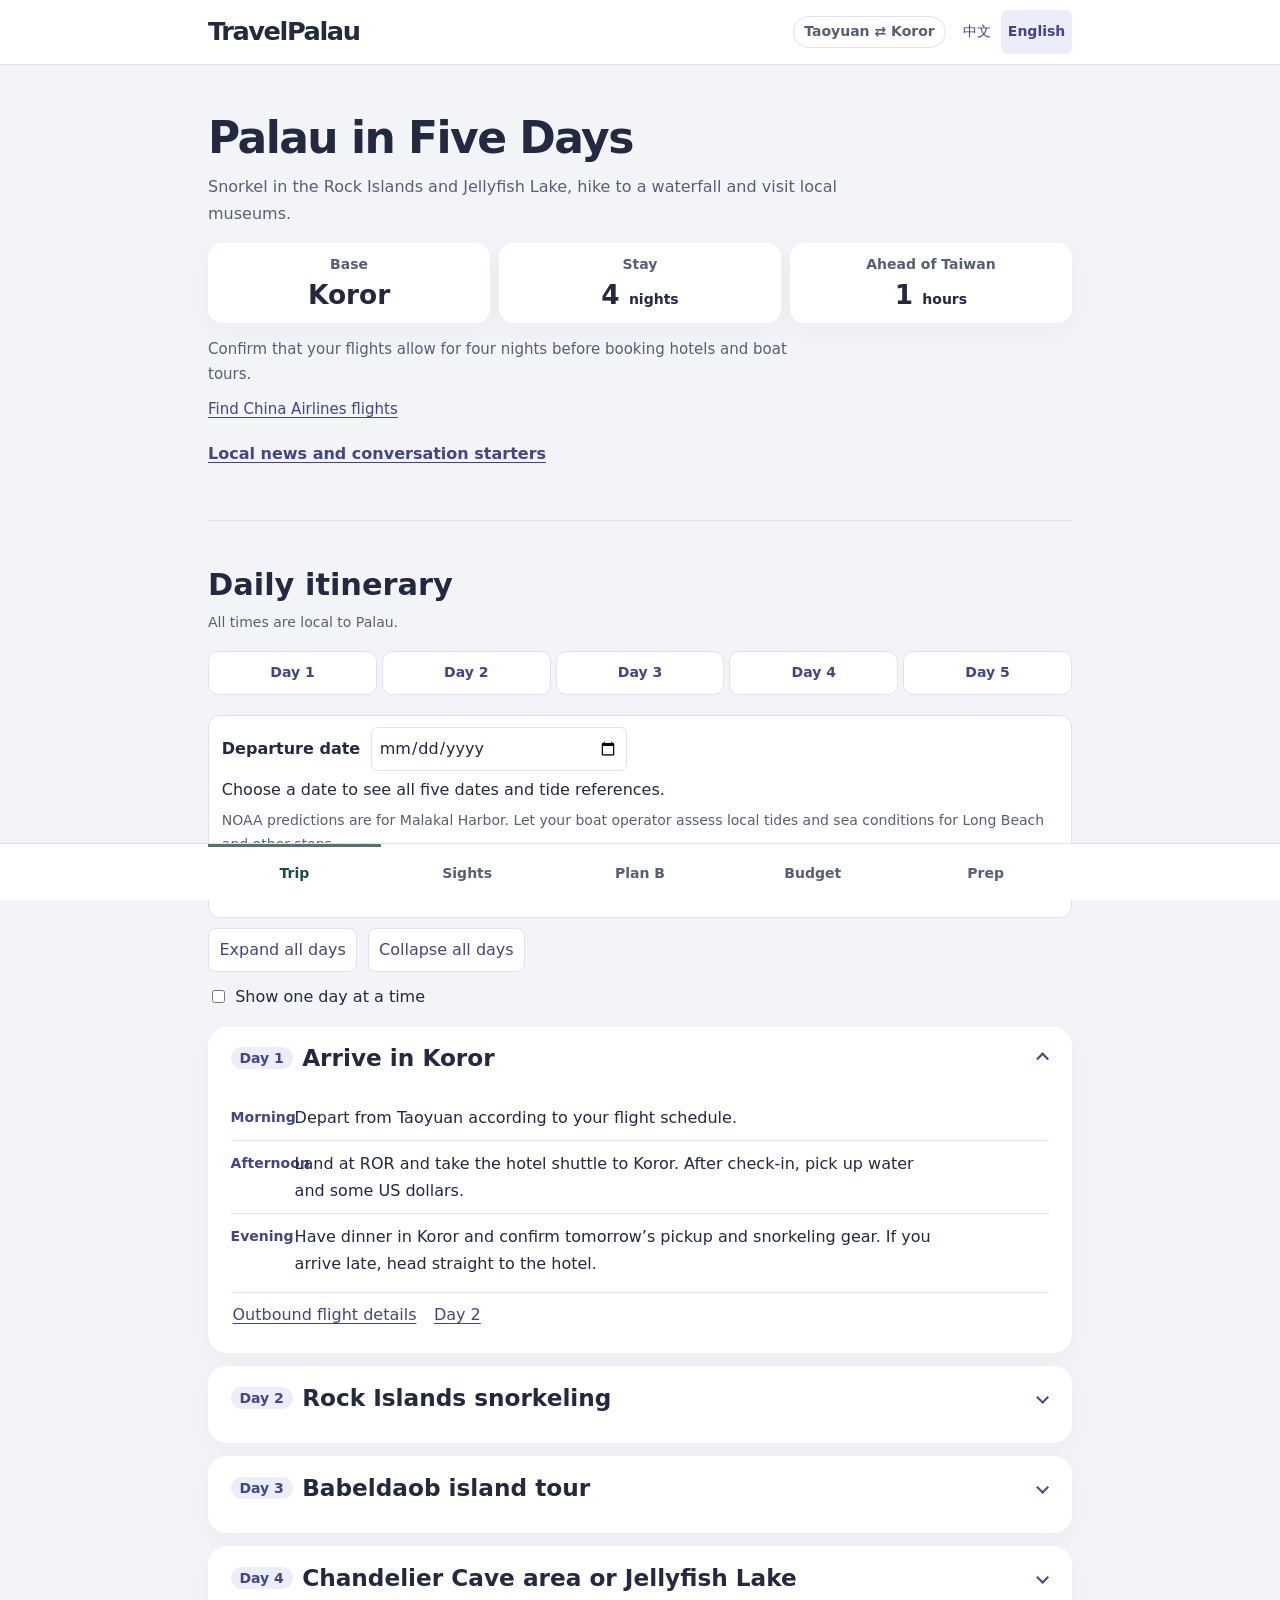
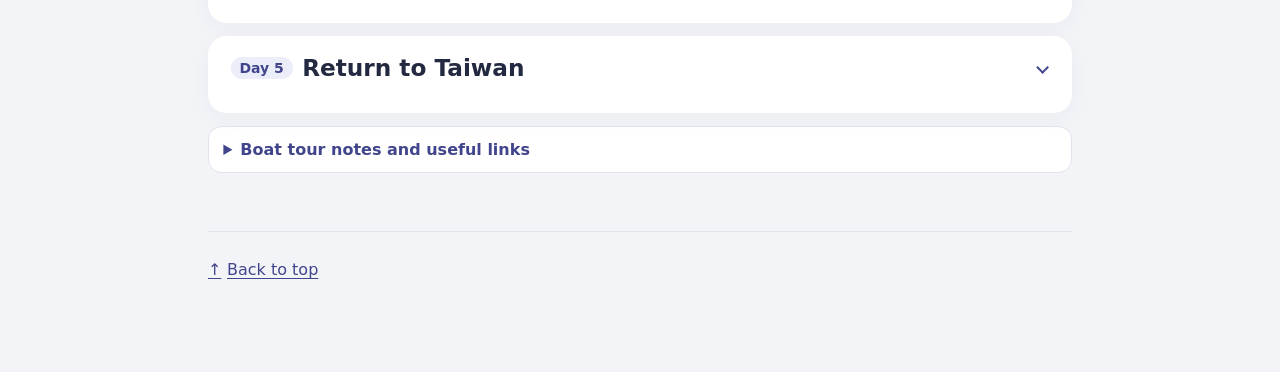
==== en.html @ e4a72ded "Clarify Palau connectivity and cash expectations" ====
<!doctype html>
<html lang="en">
<head>
<meta charset="utf-8">
<meta name="viewport" content="width=device-width, initial-scale=1, viewport-fit=cover">
<meta name="description" content="A five-day Palau itinerary with Rock Islands snorkeling, waterfalls, mangroves, costs and entry preparations.">
<title>Palau in Five Days</title>
<link rel="canonical" href="https://nibbles724bot.github.io/TravelPalau/en.html">
<link rel="alternate" hreflang="zh-Hant" href="https://nibbles724bot.github.io/TravelPalau/index.html">
<link rel="alternate" hreflang="en" href="https://nibbles724bot.github.io/TravelPalau/en.html">
<link rel="alternate" hreflang="x-default" href="https://nibbles724bot.github.io/TravelPalau/">
<meta property="og:title" content="Palau in Five Days">
<meta property="og:description" content="A five-day Palau itinerary with Rock Islands snorkeling, waterfalls, mangroves, costs and entry preparations.">
<meta property="og:locale" content="en_US">
<meta property="og:url" content="https://nibbles724bot.github.io/TravelPalau/en.html">
<meta property="og:type" content="website">
<meta property="og:image" content="https://nibbles724bot.github.io/TravelPalau/assets/palau-preview.jpg">
<meta property="og:image:width" content="1200">
<meta property="og:image:height" content="630">
<meta property="og:image:alt" content="Aerial view of Palau’s Rock Islands">
<meta name="twitter:card" content="summary_large_image">
<meta name="theme-color" content="#f3f4f8">
<script src="language.js?v=travel-access"></script>
<link rel="stylesheet" href="styles.css?v=trip-mobile">
<script src="navigation.js?v=trip-mobile" defer></script>
</head>
<body id="top">
<a class="skip" href="#main-content">Skip to current content</a>
<header class="site-header">
  <div class="wrap">
    <div class="masthead">
      <a class="brand" href="#top">TravelPalau</a>
      <div class="header-tools"><span class="route">Taoyuan ⇄ Koror</span>
        <nav class="language-switch" aria-label="Site language">
          <a href="index.html" lang="zh-Hant" hreflang="zh-Hant">中文</a>
          <a href="en.html" lang="en" hreflang="en" aria-current="page">English</a>
        </nav>
      </div>
    </div>
  </div>
</header>
<main class="wrap" id="main-content" tabindex="-1">
  <section class="overview" aria-labelledby="trip-title">
    <h1 id="trip-title">Palau in Five Days</h1>
    <p class="intro">Snorkel in the Rock Islands and Jellyfish Lake, hike to a waterfall and visit local museums.</p>
    <dl class="trip-facts">
      <div><dt>Base</dt><dd>Koror</dd></div>
      <div><dt>Stay</dt><dd>4 <small>nights</small></dd></div>
      <div><dt>Ahead of Taiwan</dt><dd>1 <small>hours</small></dd></div>
    </dl>
    <p class="flight-note">Confirm that your flights allow for four nights before booking hotels and boat tours. <a href="https://flights.china-airlines.com/en-tw/flights-from-taipei-to-koror-palau">Find China Airlines flights</a></p>
    <a class="community-shortcut" href="#community-news">Local news and conversation starters</a>
  </section>
<section id="itinerary" aria-labelledby="itinerary-title">
<h2 id="itinerary-title">Daily itinerary</h2>
<p class="itinerary-time">All times are local to Palau.</p>
<nav class="jump" aria-label="Jump to a day"><a href="#day-1">Day 1</a><a href="#day-2">Day 2</a><a href="#day-3">Day 3</a><a href="#day-4">Day 4</a><a href="#day-5">Day 5</a></nav>
<div class="departure-plan" hidden>
  <label for="departure-date">Departure date</label>
  <input id="departure-date" type="date" autocomplete="off" min="2000-01-01" max="2099-12-27" aria-describedby="departure-status">
  <p id="departure-status" role="status"></p>
  <button type="button" id="clear-departure" hidden>Clear departure date</button>
  <small class="tide-disclaimer">NOAA predictions are for Malakal Harbor. Let your boat operator assess local tides and sea conditions for Long Beach and other stops.</small>
  <a href="#direct-flights">Compare outbound flights</a>
</div>
<div class="itinerary-controls" hidden>
  <div class="schedule-actions" role="group" aria-label="Daily schedule controls" hidden>
    <button type="button" data-schedule-open="true" aria-controls="day-list">Expand all days</button>
    <button type="button" data-schedule-open="false" aria-controls="day-list">Collapse all days</button>
  </div>
  <label><input type="checkbox" id="single-day" autocomplete="off" aria-controls="day-list" aria-describedby="day-view-status"> Show one day at a time</label>
  <output id="day-view-status" aria-live="polite"></output>
</div>
<div class="days" id="day-list"><article id="day-1" aria-labelledby="day-1-label day-1-title">
<details class="day-schedule" open><summary class="day-heading"><h3><span class="day" id="day-1-label">Day 1</span><span id="day-1-title">Arrive in Koror</span><time class="day-date" data-day-offset="0" hidden></time></h3></summary>
<dl><div><dt>Morning</dt><dd>Depart from Taoyuan according to your flight schedule.</dd></div><div><dt>Afternoon</dt><dd>Land at ROR and take the hotel shuttle to Koror. After check-in, pick up water and some US dollars.</dd></div><div><dt>Evening</dt><dd>Have dinner in Koror and confirm tomorrow’s pickup and snorkeling gear. If you arrive late, head straight to the hotel.</dd></div></dl>
<nav class="day-actions" aria-label="Day 1 links"><a href="#direct-flights">Outbound flight details</a><a href="#day-2">Day 2</a></nav>
</details>
</article>
<article id="day-2" aria-labelledby="day-2-label day-2-title">
<details class="day-schedule"><summary class="day-heading"><h3><span class="day" id="day-2-label">Day 2</span><span id="day-2-title">Rock Islands snorkeling</span><time class="day-date" data-day-offset="1" hidden></time></h3></summary>
<dl><div><dt>Morning</dt><dd>Around <time datetime="08:00">08:00</time>–<time datetime="09:00">09:00</time>, depart Koror by speedboat for the Rock Islands Southern Lagoon. Make Jellyfish Lake (Ongeim’l Tketau) the priority stop. Confirm it is open before departure and obtain the Jellyfish Lake permit. Visit Milky Way and a shallow reef if time and conditions allow.</dd></div><div><dt>Afternoon</dt><dd>After lunch, visit Long Beach or a second snorkeling site, depending on the tide. Return to Koror around <time datetime="16:00">16:00</time>–<time datetime="17:00">17:00</time>.</dd></div><div><dt>Evening</dt><dd>Have dinner in town and rest.</dd></div></dl>
<nav class="day-actions" aria-label="Day 2 links"><a href="#jellyfish-lake">Jellyfish Lake sight</a><a data-tide-day="2" href="https://tidesandcurrents.noaa.gov/noaatidepredictions.html?id=1841367">Tide reference</a><a href="#sights-map">Sightseeing map</a><a href="#day-1">Day 1</a><a href="#alternatives">Boat tour alternatives</a><a href="#day-3">Day 3</a></nav>
</details>
</article>
<article id="day-3" aria-labelledby="day-3-label day-3-title">
<details class="day-schedule"><summary class="day-heading"><h3><span class="day" id="day-3-label">Day 3</span><span id="day-3-title">Babeldaob island tour</span><time class="day-date" data-day-offset="2" hidden></time></h3></summary>
<dl><div><dt>Morning</dt><dd>Around <time datetime="09:00">09:00</time>, leave by private car for Ngardmau Waterfall. Allow 2–3 hours for the round-trip hike and breaks.</dd></div><div><dt>Afternoon</dt><dd>Return to Koror after lunch for free time. If heavy rain closes the waterfall trail, visit a museum in Koror instead.</dd></div><div><dt>Evening</dt><dd>Have dinner in town and check the next day’s sea conditions and tour status.</dd></div></dl>
<nav class="day-actions" aria-label="Day 3 links"><a href="#sights-day-3">Day 3 sights</a><a href="#day-2">Day 2</a><a href="#day-4">Day 4</a></nav>
</details>
</article>
<article id="day-4" aria-labelledby="day-4-label day-4-title">
<details class="day-schedule"><summary class="day-heading"><h3><span class="day" id="day-4-label">Day 4</span><span id="day-4-title">Chandelier Cave area or Jellyfish Lake</span><time class="day-date" data-day-offset="3" hidden></time></h3></summary>
<dl><div><dt>Morning</dt><dd>If Day 2 missed Jellyfish Lake, prioritize it and confirm with the operator that it is open before leaving. Otherwise, ask whether conditions allow guided snorkeling in open water outside Chandelier Cave.</dd></div><div><dt>Afternoon</dt><dd>If time allows, see traditional boats, currency and carvings at Etpison Museum. If the lake trip takes all day, move the museum visit to Day 1 or 5.</dd></div><div><dt>Evening</dt><dd>Pack and confirm your airport transfer for tomorrow.</dd></div></dl>
<nav class="day-actions" aria-label="Day 4 links"><a data-tide-day="4" href="https://tidesandcurrents.noaa.gov/noaatidepredictions.html?id=1841367">Tide reference</a><a href="#sights-day-4">Day 4 sights</a><a href="#day-3">Day 3</a><a href="#packing">Packing checklist</a><a href="#day-5">Day 5</a></nav>
</details>
</article>
<article id="day-5" aria-labelledby="day-5-label day-5-title">
<details class="day-schedule"><summary class="day-heading"><h3><span class="day" id="day-5-label">Day 5</span><span id="day-5-title">Return to Taiwan</span><time class="day-date" data-day-offset="4" hidden></time></h3></summary>
<dl><div><dt>Morning</dt><dd>Check out and store luggage if needed. With a late flight, visit Belau National Museum or have lunch in town.</dd></div><div><dt>Afternoon</dt><dd>Plan to reach the airport about three hours before departure.</dd></div><div><dt>Evening</dt><dd>Arrive in Taoyuan according to your flight schedule.</dd></div></dl>
<nav class="day-actions" aria-label="Day 5 links"><a href="#day-4">Day 4</a></nav>
</details>
</article>
</div><details class="trip-map itinerary-notes"><summary>Boat tour notes and useful links</summary><p>Boat timings are estimates. Landing at Long Beach depends on the tide. Ask your kayak operator about half-day trips, minimum group sizes and life jacket sizes. Check museum days and ticket hours before visiting. <a href="https://pristineparadisepalau.com/knowledge-base/?kbai_article_slug=what-to-know-before-visiting-palaus-rock-islands">Rock Islands visitor guide</a> · <a href="https://www.paddlingpalau.net/day-tours.html">Kayak operator</a> · <a href="https://www.etpisonmuseum.org/">Etpison Museum</a> · <a href="https://palaunationalmuseum.pw/">Belau National Museum</a></p></details></section>
<section id="sights" aria-labelledby="sights-title">
<h2 id="sights-title">Sightseeing guide</h2>
<nav class="booking-links sights-links" aria-label="Sightseeing shortcuts"><a href="#sights-map">Map</a><a href="#community-news">Local news</a><a href="#sights-day-3">Day 3 sights</a><a href="#sights-day-4">Day 4 sights</a><a href="#top-sights">Top ten</a></nav>
<details class="trip-map" id="sights-map">
  <summary>Palau sightseeing map</summary>
  <figure>
    <a href="palau-map.png" target="_blank" rel="noopener" aria-label="Open the full Palau map in a new tab">
      <img src="palau-map.png" loading="lazy" width="696" height="804" alt="Map with Babeldaob to the north, Koror and the airport in the center, the Rock Islands southwest of Koror, and Peleliu and Angaur to the south.">
    </a>
    <figcaption>Open the image in a new tab to zoom in. The original map has Chinese labels.</figcaption>
  </figure>
</details>

<details class="trip-map community-guide" id="community-news">
  <summary>Local life and recent news</summary>
  <p class="community-intro">November 2026 stories and conversation starters for a work trip.</p>
  <div class="community-stories">
    <article>
      <time datetime="2026-11-17">Nov 17</time>
      <h3>Palau and Taiwan partner on traditional wayfinding</h3>
      <p>The Micronesian Voyaging Society, Palau Community College and a Taiwanese ocean education program signed an agreement on traditional navigation education and cultural exchange, effective December 1.</p>
      <div class="conversation"><strong>Conversation starter</strong><p lang="en">Where would you recommend learning about traditional navigation in Koror?</p></div>
      <a href="https://islandtimes.org/a-partnership-rooted-in-shared-ocean-heritage/">Island Times</a>
    </article>
    <article>
      <time datetime="2026-11-16">Nov 16</time>
      <h3>Ngaraard hosts a community cooking class</h3>
      <p>Peace Winds held a cooking class at the Ngaraard State Government Building, with an embassy chef and a friendly cooking competition.</p>
      <div class="conversation"><strong>Conversation starter</strong><p lang="en">What local dish would you recommend to someone visiting Palau for the first time?</p></div>
      <a href="https://pristineparadisepalau.com/events/ngaraard-cooking-class/">Palau Visitors Authority</a>
    </article>
    <article>
      <h3>The flag of Palau: a moon over the sea</h3>
      <p>The pale blue represents the Pacific Ocean and the off-center golden disk represents the full moon. Palau’s government also connects the full moon with traditional fishing, planting and harvesting.</p>
      <div class="conversation"><strong>Conversation starter</strong><p lang="en">What does the moon on Palau’s flag mean to you?</p></div>
      <a href="https://www.palaugov.pw/about-palau/flag/">Palau government flag guide</a>
    </article>
  </div>
</details>
<details class="trip-map day-spot-guide" id="sights-day-3">
  <summary>Day 3 sights</summary>
  <div class="day-spot-list">
    <div><img class="sight-thumb" src="assets/ngardmau-waterfall.webp" width="115" height="87" alt="Water cascading down the rock face at Ngardmau Waterfall"><div class="spot-copy"><h3>Ngardmau Waterfall</h3><p>The forest trail leads to a waterfall on Babeldaob. Allow time for the return hike and check trail access after heavy rain.</p><a href="https://pristineparadisepalau.com/beyond-the-dive/">Palau Visitors Authority</a> · <a href="https://www.google.com/maps/search/?api=1&amp;query=Ngardmau%20Waterfall%20Palau">Google Maps</a></div></div>
  </div>
</details>
<details class="trip-map day-spot-guide" id="sights-day-4">
  <summary>Day 4 sights</summary>
  <div class="day-spot-list">
    <div><figure class="spot-photo"><img src="assets/chandelier-cave.jpg" width="540" height="720" alt="Limestone formations inside Chandelier Cave"><figcaption><a href="https://commons.wikimedia.org/wiki/File:Chandelier_cave_chamber_(4590695436).jpg">Lakshmi Sawitri</a> · <a href="https://creativecommons.org/licenses/by/2.0/">CC BY 2.0</a></figcaption></figure><div class="spot-copy"><h3>Chandelier Cave</h3><p>The cave interior is a scuba site. This itinerary considers guided snorkeling only in suitable open water outside the entrance. The photo shows the interior.</p><a href="https://www.google.com/maps/search/?api=1&amp;query=Chandelier%20Cave%20Koror%20Palau">Google Maps</a> · <a href="https://www.padi.com/dive-site/palau/chandelier-cave/">PADI</a></div></div>
    <div><figure class="spot-photo"><img src="assets/etpison-museum.jpg" width="720" height="480" alt="Exterior of the Etpison Museum in Koror"><figcaption><a href="https://commons.wikimedia.org/wiki/File:Etpison_museum_and_gallery,_Koror,_Palau.jpg">LuxTonnerre</a> · <a href="https://creativecommons.org/licenses/by/2.0/">CC BY 2.0</a></figcaption></figure><div class="spot-copy"><h3>Etpison Museum</h3><p>Look for traditional money, canoes from Palau and Yap, and carved storyboards that tell local stories.</p><a href="https://www.etpisonmuseum.org/about-us/">Museum exhibits</a> · <a href="https://www.google.com/maps/search/?api=1&amp;query=Etpison%20Museum%20Koror%20Palau">Google Maps</a></div></div>
  </div>
</details>
<details class="trip-map travel-reference" id="snorkel-spots">
  <summary>Snorkeling highlights from Shark City to Jellyfish Lake</summary>
  <ul><li><h4>Shark City</h4><p>Look for reef sharks from the surface. Choose an operator that does not feed or bait wildlife and keep your distance. <a href="https://www.google.com/maps/search/?api=1&amp;query=Shark%20City%20snorkeling%20Palau">Google Maps</a></p></li><li><h4>Giant Clam City</h4><p>Look for giant clams and their colorful mantles in shallow water. Keep hands, feet and fins clear. <a href="https://www.google.com/maps/search/?api=1&amp;query=Giant%20Clam%20City%20Palau">Google Maps</a></p></li><li><h4>Big Drop Off</h4><p>The reef drops steeply into deep water. Look for tropical fish and possibly turtles. Let your guide choose a snorkeling area based on currents. <a href="https://www.google.com/maps/search/?api=1&amp;query=Big%20Drop%20Off%20Ngemelis%20Palau">Google Maps</a></p></li><li><h4>Milky Way</h4><p>Fine white sediment gives the lagoon its milky turquoise color. Follow your guide and posted rules. <a href="https://www.google.com/maps/search/?api=1&amp;query=Milky%20Way%20lagoon%20Palau">Google Maps</a></p></li><li><h4>Jellyfish Lake</h4><p>Obtain the Jellyfish Lake permit and confirm the lake is open that day. On sunny days golden jellyfish often move east in the morning and west in the afternoon. Follow the guide to where they are that day. Where fins are allowed, kick slowly, keep a gap and avoid contact. <a href="https://www.google.com/maps/search/?api=1&amp;query=Jellyfish%20Lake%20Ongeiml%20Tketau%20Palau">Google Maps</a></p></li></ul>
  <p><a href="https://coralreefpalau.org/research/marine-lakes/jellyfish-lake/">Golden jellyfish and sunlight</a> · <a href="https://www.kororstategov.com/tourist.html">Koror State visitor information</a></p>
</details>
<details class="trip-map travel-reference" id="dive-sites">
  <summary>Scuba sites and training</summary>
  <ul>
    <li><h4>Blue Corner </h4><p>A renowned outer reef point with strong currents and schooling fish. <a href="https://www.google.com/maps/search/?api=1&amp;query=Blue%20Corner%20dive%20site%20Palau">Google Maps</a></p></li>
    <li><h4>Blue Holes </h4><p>Openings in the reef lead into a cavern known for its light shafts. A qualified scuba guide should assess cavern access. <a href="https://www.google.com/maps/search/?api=1&amp;query=Blue%20Holes%20dive%20site%20Palau">Google Maps</a></p></li>
    <li><h4>Big Drop Off </h4><p>Known for its reef wall. Entry points depend on sea conditions and the activity. <a href="https://www.google.com/maps/search/?api=1&amp;query=Big%20Drop%20Off%20Ngemelis%20Palau">Google Maps</a></p></li>
  </ul>
  <p>Certified scuba trips check your Open Water or equivalent card before departure. If you do not have it, stick with snorkeling or ask separately about instructor-led Discover Scuba Diving. Operators assess access to Blue Corner, Blue Holes and Big Drop Off based on certification, experience and sea conditions.</p><p>Allow roughly 3–4 days for Open Water. USD 550 is a rough planning figure, with some courses costing more. Certification follows successful training and assessment. Ask what the quote includes: permits, tanks, weights, lunch, equipment and Nitrox.</p>
  <p><a href="https://www.splash-palau.com/en/divetour/diving-point/">Local dive site guide</a> · <a href="https://www.samstours.com/padi-courses">Course duration reference</a> · <a href="https://www.splash-palau.com/en/divetour/pricelist.html">Dive price list</a></p>
</details>
<details class="trip-map travel-reference" id="carp-island">
  <summary>Carp Island overnight</summary>
  <p>Carp Island is also called Southern Cross Island. Allow roughly one hour by speedboat from Koror, depending on the boat and conditions. For a stargazing overnight, confirm accommodation, round-trip transfers, dinner and your onward schedule. Cloud cover and the moon affect visibility. Bring insect repellent.</p>
  <p><a href="https://www.google.com/maps/search/?api=1&amp;query=Carp%20Island%20Resort%20Palau">Google Maps</a> · <a href="https://www.pktravel.com.tw/products/group/mold-detail/ROR052609CID">Carp Island tour reference</a></p>
</details>
<details class="trip-map sights-guide" id="top-sights" open>
  <summary>Ten highlights in Palau</summary>
  <div class="sight-tools" hidden>
    <label for="sight-query">Search attractions</label>
    <input type="search" id="sight-query" aria-describedby="sight-count" placeholder="For example, snorkeling or Kayangel" autocomplete="off" enterkeyhint="search" aria-controls="sight-results">
    <label class="sight-filter"><input type="checkbox" id="sights-on-trip" aria-controls="sight-results">Only show itinerary-linked attractions</label>
    <label class="sight-filter"><input type="checkbox" id="sights-saved" aria-controls="sight-results">Saved only</label>
    <p id="sight-count" role="status" aria-atomic="true"></p>
    <button type="button" id="clear-sight-query" aria-controls="sight-results" hidden>Clear search and filters</button>
  </div>
  <ol id="sight-results" aria-label="Attraction results">
    <li value="1" id="rock-islands">
      <img class="sight-thumb" src="assets/rock-islands.webp" width="115" height="87" alt="Green Rock Islands scattered across the sea" decoding="async">
      <div class="sight-copy"><h3>Rock Islands</h3><p>Emerald islands and shifting shades of blue make this mixed natural and cultural World Heritage site one of Palau’s signature landscapes.</p><a href="#day-2">Day 2 itinerary</a><a href="https://www.google.com/maps/search/?api=1&amp;query=Rock%20Islands%20Southern%20Lagoon%20Palau">Google Maps</a></div>
    </li>
    <li value="2" id="scenic-flight">
      <img class="sight-thumb" src="assets/scenic-flight.webp" width="115" height="87" alt="Islands seen through a small plane window" decoding="async">
      <div class="sight-copy"><h3>Scenic flight</h3><p>See the Seventy Islands from a small plane. Ask about 40–60 minute sightseeing flights.</p><a href="https://www.google.com/maps/search/?api=1&amp;query=Palau%20International%20Airport%20scenic%20flights">Google Maps (airport area)</a></div>
    </li>
    <li value="3" id="milky-way">
      <img class="sight-thumb" src="assets/milky-way.webp" width="115" height="87" alt="Pale turquoise waters of Milky Way" decoding="async">
      <div class="sight-copy"><h3>Milky Way</h3><p>A milky turquoise lagoon with natural white limestone mud on its floor.</p><a href="#day-2">Day 2 itinerary</a><a href="https://www.google.com/maps/search/?api=1&amp;query=Milky%20Way%20lagoon%20Palau">Google Maps</a></div>
    </li>
    <li value="4" id="jellyfish-lake">
      <img class="sight-thumb" src="assets/jellyfish-lake.webp" width="115" height="87" alt="Golden jellyfish gathered underwater" decoding="async">
      <div class="sight-copy"><h3>Jellyfish Lake</h3><p>You may be able to snorkel among golden jellyfish. Check whether the lake is open and ask about recent sightings before setting out.</p><a href="#day-2">Day 2 priority stop</a><a href="https://www.google.com/maps/search/?api=1&amp;query=Jellyfish%20Lake%20Ongeiml%20Tketau%20Palau">Google Maps</a></div>
    </li>
    <li value="5" id="long-beach">
      <img class="sight-thumb" src="assets/long-beach.webp" width="115" height="87" alt="White sandbar in turquoise water" decoding="async">
      <div class="sight-copy"><h3>Long Beach</h3><p>A white sandbar emerges at low tide and offers a scenic photo stop. Landing depends on the tide.</p><a href="#day-2">Day 2, tide permitting</a><a href="https://www.google.com/maps/search/?api=1&amp;query=Long%20Beach%20sandbar%20Palau">Google Maps</a></div>
    </li>
    <li value="6" id="big-drop-off">
      <img class="sight-thumb" src="assets/big-drop-off.webp" width="115" height="87" alt="Diver swimming past a coral wall" decoding="async">
      <div class="sight-copy"><h3>Big Drop Off</h3><p>A coral wall drops sharply from shallow reefs into deep blue water. Ask about tours suitable for current sea conditions.</p><a href="https://www.google.com/maps/search/?api=1&amp;query=Big%20Drop%20Off%20Ngemelis%20Palau">Google Maps</a></div>
    </li>
    <li value="7" id="german-channel">
      <img class="sight-thumb" src="assets/german-channel.webp" width="115" height="87" alt="Manta ray swimming above a diver" decoding="async">
      <div class="sight-copy"><h3>German Channel</h3><p>A well-known manta ray site for experienced divers. Sightings vary.</p><a href="https://www.google.com/maps/search/?api=1&amp;query=German%20Channel%20Palau">Google Maps</a></div>
    </li>
    <li value="8" id="kayangel">
      <img class="sight-thumb" src="assets/kayangel.webp" width="115" height="87" alt="Aerial view of Kayangel Atoll" decoding="async">
      <div class="sight-copy"><h3>Kayangel</h3><p>A sparsely populated northern atoll with undeveloped scenery. Boat access depends on sea conditions.</p><a href="https://www.google.com/maps/search/?api=1&amp;query=Kayangel%20Atoll%20Palau">Google Maps</a></div>
    </li>
    <li value="9" id="nikko-bay">
      <img class="sight-thumb" src="assets/nikko-bay.webp" width="115" height="87" alt="Yellow kayak heading towards limestone islets" decoding="async">
      <div class="sight-copy"><h3>Kayaking in Nikko Bay</h3><p>Paddle past limestone islands, mangroves and quiet lagoons. Ask your operator for the Nikko Bay route.</p><a href="https://www.google.com/maps/search/?api=1&amp;query=Nikko%20Bay%20Koror%20Palau">Google Maps</a></div>
    </li>
    <li value="10" id="ngardmau-waterfall">
      <img class="sight-thumb" src="assets/ngardmau-waterfall.webp" width="115" height="87" alt="Water flowing over the rock face at Ngardmau Falls" decoding="async">
      <div class="sight-copy"><h3>Ngardmau Waterfall</h3><p>Follow a tropical forest trail to the waterfall for a look at Palau’s inland scenery.</p><a href="#day-3">Day 3 itinerary</a><a href="https://www.google.com/maps/search/?api=1&amp;query=Ngardmau%20Waterfall%20Palau">Google Maps</a></div>
    </li>
  </ol>
</details>
</section>
<section id="alternatives" aria-labelledby="alternatives-title">
  <h2 id="alternatives-title">Weather alternatives and permits</h2>
  <div class="backup-grid">
    <article class="backup-plan">
      <h3>What if the Day 2 boat tour is canceled?</h3>
      <p>Ask your boat operator whether you can move the trip to Day 3 or Day 4.</p>
      <dl class="backup-options">
        <div><dt>Move to Day 3</dt><dd>Swap the <a href="#day-3">island tour</a> with the Rock Islands trip.</dd></div>
        <div><dt>Move to Day 4</dt><dd>Prioritize Jellyfish Lake on <a href="#day-4">Day 4</a> and confirm access with your operator.</dd></div>
        <div><dt>If boats are still canceled</dt><dd>Visit Koror’s two museums, have lunch in town and rest at your accommodation.</dd></div>
      </dl>
    </article>
    <article>
      <h3>Rock Islands permits</h3>
      <dl class="permit-prices">
        <div><dt>Standard permit</dt><dd>USD 50</dd></div>
        <div><dt>With Jellyfish Lake</dt><dd>USD 100</dd></div>
      </dl>
      <p>Prices are estimated per adult. Budget for the USD 100 permit that includes Jellyfish Lake for this itinerary. The Jellyfish Lake permit also covers other designated visitor areas. Check the current fee, validity, whether it covers Day 4, and whether your tour includes it.</p>
      <a href="https://kororstategov.com/pdf/Fact%20Sheet_2.15.13.pdf">Koror State permit guide</a>
    </article>
    <article>
      <h3>Jellyfish Lake is the priority stop</h3>
      <p>Book a Day 2 tour that explicitly includes Jellyfish Lake and arrange the permit that covers it. Ask the operator before paying and again before departure whether the lake is closed. Monitoring describes the jellyfish population; visitor access follows Koror State and the operator’s on-site advice. If access is suspended, ask the operator to move this stop to Day 3 or 4. <a href="https://coralreefpalau.org/research/marine-lakes/jellyfish-lake-conditions-and-forecast/">Lake conditions and monitoring</a></p>
    </article>
    <article>
      <h3>Snorkeling and trail safety</h3>
      <p>Wear a life jacket, follow your guide and stay in water suited to your ability. Wear a rash guard for sun coverage and avoid stepping on coral.</p>
      <p>Wear shoes with good grip on the waterfall trail. Turn back if water levels rise or the trail closes.</p>
      <a href="https://pristineparadisepalau.com/knowledge-base/?kbai_article_slug=palau-conservation-laws-visitors-should-know-2">Palau Visitors Authority conservation guidance</a>
    </article>
  </div>
</section>
<section id="budget" aria-labelledby="budget-title">
  <h2 id="budget-title">Budget per person</h2>
  <div class="budget-total">
    <strong>NT$36,000–57,000</strong>
    <span>Five days and four nights, including round-trip flights</span>
    <span class="fee-qualifier"><strong>Environmental fee</strong> Add USD 100 (about NT$3,200) if your airfare does not include it.</span>
  </div>
  <div class="budget-heading">
    <h3>Cost breakdown</h3>
    <p>Estimated rate US$1 ≈ NT$32</p>
  </div>
  <div class="budget-ledger">
  <dl class="budget-grid">
    <div><dt>Round-trip flights <small>Taoyuan–Koror economy</small></dt><dd><strong>NT$16,000–24,000</strong></dd></div>
    <div><dt>Accommodation in Koror <small>Four nights, per person sharing a twin or double room</small></dt><dd><strong>Approx. NT$5,760–9,600</strong><small>USD 180–300</small></dd></div>
    <div><dt>Water activities <small>Speedboat and guided snorkeling</small></dt><dd><strong>Approx. NT$5,760–9,600</strong><small>USD 180–300</small></dd></div>
    <div><dt>Local transport <small>Airport transfers and private island tour</small></dt><dd><strong>Approx. NT$2,240–4,160</strong><small>USD 70–130</small></dd></div>
    <div><dt>Food and drinks</dt><dd><strong>Approx. NT$2,880–4,800</strong><small>USD 90–150</small></dd></div>
    <div><dt>Permits and admission <small>Rock Islands, trails and museums</small></dt><dd><strong>Approx. NT$3,200–4,480</strong><small>USD 100–140</small></dd></div>
  </dl>
  <dl class="budget-subtotal"><div><dt>Local costs subtotal</dt><dd><strong>Approx. NT$19,840–32,640</strong><small>USD 620–1,020</small></dd></div></dl>
  </div>
  <div class="budget-footnote">
    <h3>Environmental fee</h3>
    <p>USD 100 (about NT$3,200). Check whether it is included when buying your flight. <a href="https://bcbp.pw/?page_id=165">Palau Immigration</a></p>
  </div>
</section>
<section id="booking" aria-labelledby="booking-title"><h2 id="booking-title">Before you go</h2>
<nav class="booking-links" aria-label="Pre-trip shortcuts">
  <a href="#direct-flights">Direct flights</a>
  <a href="#december-travel">December overview</a>
  <a href="#reservations">Bookings and entry</a>
  <a href="#packing">Packing checklist</a>
  <a href="#travel-essentials">Travel essentials</a>
  <a href="#tour-contacts">Contacts</a>
  <a href="#emergency">Emergency</a>
</nav>
<div class="offline-tools" role="group" aria-label="Offline guide" hidden>
  <button type="button" id="prepare-offline" aria-describedby="offline-state">Save guide offline</button>
  <p id="offline-state" role="status"></p>
</div>
<details class="trip-map travel-reference" id="travel-essentials"><summary>Practical travel information</summary>
<p>Internet in Palau is generally modest and can be unreliable. Credit cards are widely accepted in tourist areas, but carry some US dollars in small bills.</p>
<ul><li><h4 id="sunscreen-rules">Sunscreen rules</h4><p>Palau bans reef-toxic sunscreen. Check the official ingredient list and choose a compliant zinc oxide or titanium dioxide product. Pack a spare bottle. <a href="https://www.palaugov.pw/wp-content/uploads/2020/03/Sunscreen-Regulations-2020.pdf">Palau sunscreen regulations</a></p></li>
<li><h4 id="entry-pledge">Palau Pledge</h4><p>On entry, sign the passport pledge to respect Palau’s environment, culture and communities. <a href="https://palaupledge.com/">Read the pledge</a></p></li>
<li id="emergency"><h4>Emergency and medical help</h4><p>Call <a href="tel:911">911</a> for emergencies. Belau National Hospital is in Meyuns, Koror. Its emergency department is at <a href="tel:+6804882558">+680 488 2558</a>. Serious cases may require evacuation. <a href="https://www.palaugov.pw/phone-numbers/">Government directory</a> · <a href="https://www.google.com/maps/search/?api=1&amp;query=Belau%20National%20Hospital%20Meyuns%20Palau">Hospital map</a></p></li>
<li><h4 id="mobile-data">Internet, eSIM and SIM</h4><p>PNCC is a major telecom provider in Palau. Mobile coverage tends to be better in Koror and Airai, with weaker or no service offshore. Ask your hotel about Wi‑Fi for work. PNCC offers prepaid eSIM in Koror and physical SIMs in Koror and Airai. Download maps, your entry QR code and bookings before heading out. <a href="https://www.pnccpalau.com/visitors">PNCC visitor plans and shops</a></p></li>
<li><h4>Plugs and voltage</h4><p>Palau uses Type A/B outlets at 120 V, 60 Hz. Taiwan phone and laptop chargers with the same plug and a 100–240 V rating usually fit directly. Check appliances rated only for 110 V. <a href="https://www.palauconsulate.be/index.php/en/about-palau">Palau consulate information</a></p></li>
<li><h4>Credit cards and US dollars</h4><p>Major credit cards are widely accepted at hotels and tourist businesses. Some small shops are cash-only. Carry small US dollar bills and ask operators about card acceptance or fees. <a href="https://travel.gc.ca/destinations/palau">Canada travel advice</a></p></li>
<li><h4>Underwater camera rental</h4><p>Ask Splash about underwater camera rental, availability, housing, memory cards, deposit and how images are transferred. <a href="https://www.splash-palau.com/en/about/splash.html">Splash equipment rentals</a></p></li></ul></details>
<details class="trip-map travel-reference" id="tour-contacts"><summary>Operators and attraction contacts</summary><ul><li><h4>Paddling Palau</h4><p>Rock Islands, Nikko Bay and Jellyfish Lake tour inquiries <a href="mailto:info@paddlingpalau.net">info@paddlingpalau.net</a> · <a href="https://www.paddlingpalau.net/contact-us.html">Official contact</a></p></li><li><h4>Pacific Mission Aviation</h4><p>Scenic flights; confirm your meeting point <a href="https://wa.me/6807752747">WhatsApp +680 775 2747</a> · <a href="https://pmapacific.org/fly/palau-scenic-flights/">Official contact</a></p></li><li><h4>Splash Dive Center</h4><p>Scuba, introductory dives, snorkeling and camera rental inquiries <a href="tel:+6804882600">+680 488 2600 ext. 485</a> · <a href="https://www.splash-palau.com/en/contact/">Official contact</a></p></li><li><h4>Etpison Museum</h4><p>Exhibits, opening hours and group visits <a href="tel:+6804886730">+680 488 6730</a> · <a href="https://www.etpisonmuseum.org/">Official contact</a></p></li></ul></details>
<div class="season-guide flight-guide">
  <h3 id="direct-flights">Direct flights from Taoyuan to Palau</h3>
  <p>China Airlines was the only carrier on this nonstop route in November 2026, with about four flights a week. Flying time is about 3 hours 45–55 minutes.</p>
  <p id="flight-date-match" role="status" hidden></p>
  <table aria-labelledby="direct-flights" aria-describedby="flight-time-note">
    <caption class="sr-only">November 2026 outbound flight reference</caption>
    <thead><tr><th scope="col">Flight / days</th><th scope="col">Departs TPE</th><th scope="col">Arrives ROR</th></tr></thead>
    <tbody>
      <tr data-flight-days="1,4"><th scope="row">CI030 <small>Mon, Thu</small></th><td><time datetime="09:40">09:40</time></td><td><time datetime="14:35">14:35</time></td></tr>
      <tr data-flight-days="3,6"><th scope="row">CI028 <small>Wed, Sat</small></th><td><time datetime="12:25">12:25</time></td><td><time datetime="17:10">17:10</time></td></tr>
    </tbody>
  </table>
  <p class="flight-guide-note" id="flight-time-note">Departure and arrival are shown in local time. Palau is one hour ahead of Taiwan. Check your exact dates with the airline before booking.</p>
  <a href="https://flights.china-airlines.com/en-tw/flights-from-taipei-to-koror-palau">Check dates with China Airlines</a>
</div>
<div class="season-guide">
  <h3 id="december-travel">Palau in December</h3>
  <p class="season-period">Early dry season · peak travel season</p><p class="season-caution">Showers are still possible early in the dry season, and sea conditions can change.</p>
  <dl class="season-facts">
    <div><dt>Daytime temperature</dt><dd>About 28–31°C</dd></div>
    <div><dt>Sea temperature</dt><dd>About 28–29°C</dd></div>
    <div><dt>Direct flight from Taiwan</dt><dd>About 4 hours</dd></div>
    <div><dt>Local time difference</dt><dd>1 hour ahead of Taiwan</dd></div>
    <div><dt>Currency</dt><dd>US dollar (USD)</dd></div>
    <div><dt>Official languages</dt><dd>Palauan and English</dd></div>
  </dl>
  <dl class="season-ratings">
    <div><dt>Snorkeling</dt><dd><span aria-hidden="true">★★★★★</span><span class="sr-only">5 stars</span></dd></div>
    <div><dt>Scuba diving</dt><dd><span aria-hidden="true">★★★★★</span><span class="sr-only">5 stars</span></dd></div>
    <div><dt>Landscape photography</dt><dd><span aria-hidden="true">★★★★★</span><span class="sr-only">5 stars</span></dd></div>
  </dl>
</div>
<h3 class="booking-heading" id="reservations">Booking and entry checklist</h3>
<ol class="reservation-steps"><li><strong>Book flights and four nights of accommodation.</strong>Confirm arrival on Day 1 and departure on Day 5. Give the hotel your flight number and arrival time to arrange both transfers.</li>
<li><strong>Book water activities and the island tour.</strong>Book the Day 2 boat first, then book the Day 3 car and confirm the Day 4 lake backup or guided snorkeling outside the cave. Before paying, check weather cancellation and rescheduling terms, transfers, meals, equipment and admission. Request a Mandarin-speaking guide if needed.</li>
<li><strong>Prepare your entry documents.</strong>Taiwanese passport holders should check that their passport has at least six months of validity and carry a return ticket. Submit the Palau Entry Form within 72 hours before departure and save the QR code. Check the rules for other passports. <a href="https://bcbp.pw/?page_id=165">Palau entry requirements</a> · <a href="https://www.palautravel.pw/">Palau Entry Form</a></li>
<li><strong>Pack your gear.</strong>Pack a rash guard, dry bag, shoes with good grip, reusable water bottle and small US dollar bills. Check whether any travel insurance covers snorkeling and kayaking.</li>
</ol>
<h3 class="booking-heading" id="packing">Packing checklist</h3>
<div class="packing-progress" hidden>
  <p id="packing-remaining"></p>
  <label class="packing-filter"><input type="checkbox" id="packing-unpacked" aria-controls="packing-items">Show unpacked items only</label>
  <output id="packing-count" aria-live="polite"></output>
  <progress id="packing-meter" aria-describedby="packing-count packing-remaining" aria-label="Packing progress" value="0"></progress>
  <p id="packing-done" hidden>Everything is packed.</p>
</div>
<div class="packing-list" id="packing-items" role="group" aria-labelledby="packing">
  <fieldset><legend>Documents and payment <small class="packing-group-count" hidden></small></legend>
    <label><input type="checkbox" name="passport"><span>Passport <small class="packing-note">Taiwanese passports must have at least six months of validity upon entry.</small></span></label>
    <label><input type="checkbox" name="entry-qr"><span>Entry form QR code (offline screenshot)</span></label>
    <label><input type="checkbox" name="bookings"><span>Return flight and hotel and tour confirmations</span></label>
    <label><input type="checkbox" name="payment"><span>Small US dollar bills and a credit card</span></label>
  </fieldset>
  <fieldset><legend>Snorkeling and boat trips <small class="packing-group-count" hidden></small></legend>
    <label><input type="checkbox" name="swimwear"><span>Swimsuit and rash guard <small class="packing-note">A rash guard is a close-fitting, quick-drying top worn over swimwear to reduce chafing from life jackets and cover skin from the sun.</small></span></label>
    <label><input type="checkbox" name="dry-bag"><span>Dry bag and waterproof phone pouch</span></label>
    <label><input type="checkbox" name="towel"><span>Quick-dry towel and change of clothes</span></label>
    <label><input type="checkbox" name="snorkel"><span>Mask and snorkel (ask if the tour provides them)</span></label>
    <label><input type="checkbox" name="water-shoes"><span>Water shoes or closed-toe sandals</span></label>
  </fieldset>
  <fieldset><legend>Waterfall and land tours <small class="packing-group-count" hidden></small></legend>
    <label><input type="checkbox" name="trail-shoes"><span>Shoes with good grip and socks</span></label>
    <label><input type="checkbox" name="rainwear"><span>Light rain jacket</span></label>
    <label><input type="checkbox" name="sun-protection"><span>Sun hat and sunglasses</span></label>
    <label><input type="checkbox" name="bottle"><span>Reusable water bottle</span></label>
  </fieldset>
  <fieldset><legend>Everyday essentials <small class="packing-group-count" hidden></small></legend>
    <label><input type="checkbox" name="meds"><span>Personal medication</span></label>
    <label><input type="checkbox" name="electronics"><span>Charging cables, charger and power bank</span></label>
    <label><input type="checkbox" name="clothes"><span>Light clothes, underwear and socks</span></label>
    <label><input type="checkbox" name="toiletries"><span>Toiletries</span></label>
    <label><input type="checkbox" name="repellent"><span>Insect repellent</span></label>
    <label><input type="checkbox" name="reef-sunscreen"><span>Reef-friendly sunscreen plus a spare bottle</span></label>
    <label><input type="checkbox" name="underwater-camera"><span>Confirm underwater camera rental, availability and housing</span></label>
  </fieldset>
</div>
<p class="packing-help"><a href="#sunscreen-rules">Check sunscreen ingredient rules</a></p>
</section>
<footer>
<a id="back-to-top" href="#top"><span aria-hidden="true">↑</span> Back to top</a></footer>
</main>
<div class="bottom-bar">
    <nav class="tabs wrap" aria-label="Page navigation">
      <a href="#itinerary">Trip</a>
      <a href="#sights">Sights</a>
      <a href="#alternatives">Plan B</a>
      <a href="#budget">Budget</a>
      <a href="#booking">Prep</a>
    </nav>
</div>
</body>
</html>
---- styles.css ----
:root {
  color-scheme: light;
  --ink: #222940;
  --muted: #565f73;
  --accent: #41458b;
  --line: #e0e3ec;
  --paper: #f3f4f8;
  --surface: #fff;
  --tint: #ebedf9;
  --shadow: 0 .45rem 1.5rem #26304a0a;
  font: 100%/1.7 system-ui, "PingFang TC", "Noto Sans TC", sans-serif;
  color: var(--ink);
  background: var(--paper);
}

* { box-sizing: border-box; }
body {
  margin: 0;
  padding-bottom: calc(4rem + env(safe-area-inset-bottom, 0px));
}
.wrap { width: min(100% - 2rem, 54rem); margin-inline: auto; }
a { color: var(--accent); text-underline-offset: .2em; }
a:focus-visible { outline: 3px solid #6d60a5; outline-offset: 3px; }
p, li, dd { overflow-wrap: anywhere; }
p { max-width: 40em; margin-block: 0 1rem; }
h1, h2, h3 { text-wrap: balance; }

.skip {
  position: fixed;
  z-index: 2;
  top: .5rem;
  left: .5rem;
  padding: .6rem 1rem;
  background: var(--surface);
  transform: translateY(-160%);
}
.skip:focus { transform: none; }

.site-header { background: var(--surface); border-bottom: 1px solid var(--line); }
.masthead {
  display: flex;
  align-items: center;
  justify-content: space-between;
  gap: .5rem;
  min-height: 4rem;
}
.brand {
  color: var(--ink);
  font-size: clamp(1.25rem, 5vw, 1.6rem);
  font-weight: 850;
  letter-spacing: -.055em;
  text-decoration: none;
}
.route {
  padding: .2rem .65rem;
  border: 1px solid var(--line);
  border-radius: 2rem;
  color: var(--muted);
  font-size: .875rem;
  font-weight: 650;
}
.bottom-bar {
  position: fixed;
  z-index: 1;
  inset: auto 0 0;
  padding-bottom: env(safe-area-inset-bottom, 0px);
  border-top: 1px solid var(--line);
  background: var(--surface);
}
.tabs, .jump { display: grid; }
.tabs { grid-template-columns: repeat(5, minmax(0, 1fr)); }
.tabs a, .jump a {
  display: grid;
  place-items: center;
  min-height: 2.75rem;
  font-size: .875rem;
  font-weight: 700;
  text-align: center;
  text-decoration: none;
}
.tabs a { min-height: 3.5rem; border-top: 3px solid transparent; color: var(--muted); }
.tabs a:hover, .tabs a:focus-visible, .tabs a[aria-current="page"] {
  border-top-color: var(--accent);
  color: var(--ink);
}
[hidden] { display: none !important; }

section { padding-block: clamp(1.5rem, 4vw, 2.75rem); }
section + section { border-top: 1px solid var(--line); }
h1, h2, h3 { margin: 0; line-height: 1.3; }
h1 {
  margin-bottom: .4rem;
  font-size: clamp(1.6rem, 6vw, 2.75rem);
  letter-spacing: -.035em;
}
h2 { margin-bottom: .85rem; font-size: clamp(1.4rem, 4vw, 1.9rem); }
h3 { font-size: clamp(1.2rem, 3vw, 1.45rem); }
.intro, .flight-note { color: var(--muted); }
.flight-note { margin: .85rem 0 0; font-size: .9375rem; }
.flight-note a { display: inline-flex; align-items: center; min-height: 2.75rem; }

.trip-facts {
  display: grid;
  grid-template-columns: repeat(3, minmax(0, 1fr));
  gap: .55rem;
  margin: .75rem 0 0;
}
.trip-facts div {
  padding: .65rem .25rem;
  border-radius: .9rem;
  background: var(--surface);
  box-shadow: var(--shadow);
  text-align: center;
}
.trip-facts dt { color: var(--muted); }
.trip-facts dd { font-size: clamp(1.2rem, 5vw, 1.65rem); font-weight: 800; }
.trip-facts small { font-size: .875rem; }

.jump {
  position: sticky;
  z-index: 1;
  top: 0;
  grid-template-columns: repeat(5, minmax(0, 1fr));
  gap: .3rem;
  margin: -.3rem 0 .75rem;
  padding-block: .5rem;
  background: var(--paper);
}
.jump a {
  border: 1px solid var(--line);
  border-radius: .65rem;
  background: var(--surface);
}
.jump a:hover, .jump a:focus-visible,
.jump a[aria-current="location"] {
  background: var(--accent);
  border-color: var(--accent);
  color: #fff;
}

.days { display: grid; gap: .85rem; }
article {
  scroll-margin-top: 4.25rem;
  padding: .95rem clamp(.9rem, 3vw, 1.35rem);
  border: 1px solid transparent;
  border-radius: 1.15rem;
  background: var(--surface);
  box-shadow: var(--shadow);
}
article:target { border-color: var(--accent); }
.day-heading { display: flex; flex-wrap: wrap; align-items: center; gap: .4rem .7rem; }
.day {
  margin: 0;
  padding: .12rem .55rem;
  border-radius: 2rem;
  color: var(--accent);
  background: var(--tint);
  font-weight: 750;
  font-size: .875rem;
}
dl, dd { margin: 0; }
article dl { margin-top: .5rem; }
article dl div { padding-block: .55rem; }
article dl div + div { border-top: 1px solid var(--line); }
dt { color: var(--accent); font-size: .875rem; font-weight: 750; }
dd { max-width: 40em; }

.note {
  margin: 1rem 0 0;
  padding: .8rem 1rem;
  border-radius: .75rem;
  color: var(--muted);
  background: var(--tint);
}
ul, ol { margin: 0; padding-inline-start: 1.4rem; }
li { max-width: 40em; padding-inline-start: .2rem; }
li + li { margin-top: .95rem; }
li::marker { color: var(--accent); font-weight: 750; }
li strong { display: block; }

footer { padding-block: 1rem; color: var(--muted); border-top: 1px solid var(--line); }
footer p { margin: 0; }
footer a { display: inline-flex; min-height: 2.75rem; align-items: center; }

@media (min-width: 40rem) {
  .wrap { width: min(100% - 3rem, 54rem); }
  article dl div { display: grid; grid-template-columns: 3.25rem 1fr; gap: .75rem; }
  article dt { padding-top: .12rem; }
}

@media (max-width: 22rem) {
  .wrap { width: calc(100% - 1.5rem); }
  .jump { gap: .2rem; }
}

.season-guide h3,
.booking-heading { margin-bottom: .75rem; }
.booking-heading { margin-top: 1.5rem; }

.trip-map {
  margin-bottom: .85rem;
  border: 1px solid var(--line);
  border-radius: .85rem;
  background: var(--surface);
}
.trip-map summary {
  min-height: 2.75rem;
  padding: .55rem .9rem;
  color: var(--accent);
  font-weight: 700;
  cursor: pointer;
}
.trip-map summary:focus-visible { outline: 3px solid var(--accent); outline-offset: 3px; }
.trip-map figure { margin: 0; padding: 0 .75rem .75rem; }
.trip-map figure a { display: block; max-width: 43.5rem; margin-inline: auto; }
.trip-map img { display: block; width: 100%; height: auto; border-radius: .55rem; }
.trip-map figcaption { margin-top: .5rem; color: var(--muted); text-align: center; }

.sights-guide ol { padding: 0 .95rem .55rem 2.55rem; }
.sights-guide li { padding-block: .75rem; }
.sights-guide li + li { margin-top: 0; border-top: 1px solid var(--line); }
.sights-guide h3 { font-size: 1.0625rem; text-wrap: wrap; }
.sights-guide h3 span { color: var(--muted); font-size: .875rem; font-weight: 600; }
.sights-guide p { margin: .3rem 0 0; }
.sights-guide li a { display: inline-flex; align-items: center; min-height: 2.75rem; }

.sights-guide li::after { content: ""; display: block; clear: both; }
@media (min-width: 23rem) {
  .sight-copy { display: flow-root; }
}



.packing-list {
  display: grid;
  gap: .85rem;
}
.packing-list fieldset {
  min-width: 0;
  margin: 0;
  padding: .25rem .85rem .5rem;
  border: 1px solid var(--line);
  border-radius: .75rem;
  background: var(--surface);
}
.packing-list legend { padding-inline: .35rem; color: var(--accent); font-weight: 750; }
.packing-list label {
  display: flex;
  align-items: center;
  gap: .7rem;
  min-height: 2.75rem;
  padding-block: .35rem;
  cursor: pointer;
}
.packing-list label + label { border-top: 1px solid var(--line); }
.packing-list input {
  flex: 0 0 auto;
  width: 1.15rem;
  height: 1.15rem;
  margin: 0;
  accent-color: var(--accent);
}
@media (min-width: 40rem) {
  .packing-list { grid-template-columns: repeat(2, minmax(0, 1fr)); }
}

.packing-note { color: var(--muted); font-size: .875rem; }

.budget-total {
  margin-bottom: 1.4rem;
  padding: .15rem 0 .9rem;
  border-bottom: 2px solid #c5dcd7;
}
.budget-total > strong {
  display: block;
  color: #164e49;
  font-size: clamp(1.7rem, 7vw, 2.65rem);
  font-weight: 780;
  line-height: 1.2;
  letter-spacing: -.045em;
  font-variant-numeric: tabular-nums;
}
.budget-total span {
  display: block;
  margin-top: .35rem;
  color: var(--muted);
  font-size: .9375rem;
}
#budget > h2 { margin-bottom: .55rem; }
.budget-heading {
  display: flex;
  flex-wrap: wrap;
  align-items: baseline;
  justify-content: space-between;
  gap: .15rem .8rem;
  margin-bottom: .55rem;
}
.budget-heading h3 { font-size: 1.0625rem; }
.budget-heading p { margin: 0; color: var(--muted); font-size: .875rem; }
.budget-ledger {
  overflow: hidden;
  border: 1px solid var(--line);
  border-radius: 1rem;
  background: var(--surface);
}
.budget-grid > div,
.budget-subtotal > div {
  display: grid;
  grid-template-columns: minmax(0, 1fr) auto;
  align-items: baseline;
  gap: .5rem;
  padding: .62rem clamp(.75rem, 3vw, 1.2rem);
}
.budget-grid > div + div { border-top: 1px solid var(--line); }
.budget-grid dt, .budget-subtotal dt { font-size: 1rem; color: var(--ink); }
.budget-grid small, .budget-subtotal small {
  display: block;
  margin-top: .1rem;
  color: var(--muted);
  font-size: .875rem;
  font-weight: 400;
  line-height: 1.5;
}
.budget-grid dd, .budget-subtotal dd {
  text-align: right;
  font-variant-numeric: tabular-nums;
}
.budget-grid dd strong, .budget-subtotal dd strong {
  font-size: .9375rem;
  font-weight: 650;
}
.budget-subtotal { border-top: 1px solid #c5dcd7; background: #edf5f3; }
.budget-subtotal dd strong { color: #164e49; font-weight: 750; }
.budget-footnote { margin-top: 1rem; color: var(--muted); font-size: .9375rem; }
.budget-footnote h3 { margin-bottom: .25rem; font-size: 1rem; color: var(--ink); }
.budget-footnote p { margin-bottom: .35rem; }

.backup-grid { display: grid; gap: .85rem; }
.backup-grid article { padding: 1rem clamp(1rem, 3vw, 1.5rem); }
.backup-grid article p { margin: .5rem 0 0; }
.backup-grid article > a {
  display: inline-flex;
  align-items: center;
  min-height: 2.75rem;
  margin-top: .25rem;
}
.backup-grid .backup-plan {
  border-color: #d6e4dd;
  background: #eef6f0;
}
.backup-grid dl { padding: 0; }
.backup-options dt { color: #195d54; }
.permit-prices {
  display: grid;
  grid-template-columns: repeat(2, minmax(0, 1fr));
  gap: .5rem;
}
.backup-grid .permit-prices > div {
  display: block;
  padding: .55rem .65rem;
  border: 0;
  border-radius: .55rem;
  background: var(--tint);
}
.permit-prices dd { font-weight: 750; font-variant-numeric: tabular-nums; }

@media (min-width: 46rem) {
  .backup-grid { grid-template-columns: repeat(2, minmax(0, 1fr)); }
}

body {
  padding-inline: env(safe-area-inset-left, 0px) env(safe-area-inset-right, 0px);
}
.bottom-bar {
  padding-inline: env(safe-area-inset-left, 0px) env(safe-area-inset-right, 0px);
}
.tabs a[aria-current="page"] { background: var(--tint); }
.trip-facts dd { line-height: 1.35; }
.flight-note a { display: flex; width: fit-content; }
.trip-map img { outline-offset: -3px; }
.booking-links {
  display: flex;
  flex-wrap: wrap;
  gap: .4rem;
  margin-bottom: 1rem;
}
.booking-links a {
  display: inline-flex;
  align-items: center;
  min-height: 2.75rem;
  padding-inline: .65rem;
  border: 1px solid var(--line);
  border-radius: .5rem;
  background: var(--surface);
  font-size: .875rem;
  font-weight: 650;
}
.packing-progress {
  display: grid;
  gap: .3rem;
  margin-bottom: .85rem;
  color: var(--muted);
  font-size: .875rem;
  font-weight: 650;
}
.packing-progress progress { width: 100%; height: .65rem; accent-color: var(--accent); }
.packing-note { display: block; }
.packing-list label:has(input:checked) > span { color: var(--accent); }
.packing-list label:focus-within { outline: 2px solid var(--accent); outline-offset: 2px; }
footer a { gap: .35rem; }

@media (max-width: 22rem) {
}

.season-guide {
  padding: clamp(.9rem, 3vw, 1.4rem);
  border: 1px solid var(--line);
  border-radius: 1rem;
  background: var(--surface);
}
.season-guide h3 { margin-bottom: .2rem; }
.season-period { margin-bottom: .8rem; color: #195d54; font-weight: 650; }
.season-facts {
  display: grid;
  grid-template-columns: repeat(2, minmax(0, 1fr));
  gap: .45rem;
}
.season-facts div {
  padding: .5rem .65rem;
  border-radius: .55rem;
  background: var(--paper);
}
.season-facts dd { font-weight: 650; }
.season-ratings {
  display: grid;
  grid-template-columns: repeat(3, minmax(0, 1fr));
  gap: .35rem;
  margin-top: .8rem;
  padding-top: .65rem;
  border-top: 1px solid var(--line);
}
.season-ratings dd { color: #195d54; white-space: nowrap; font-size: .875rem; }
.sr-only {
  position: absolute;
  width: 1px;
  height: 1px;
  overflow: hidden;
  clip-path: inset(50%);
  white-space: nowrap;
}
.reservation-steps {
  padding: 0 1rem 0 2.5rem;
  border: 1px solid var(--line);
  border-radius: .85rem;
  background: var(--surface);
}
.reservation-steps li { max-width: none; padding-block: .65rem; }
.reservation-steps li + li { margin: 0; border-top: 1px solid var(--line); }

@media (min-width: 42rem) {
  .season-facts { grid-template-columns: repeat(5, minmax(0, 1fr)); }
}

/* Programmatically focused reading destinations keep their native text layout. */
:where(main, main h2, main h3, main article, body)[tabindex="-1"]:focus { outline: none; }
.tabs a[aria-current="page"] {
  background: var(--surface);
  border-top-color: #54746d;
  color: #164e49;
}
.itinerary-time { margin: -.45rem 0 .85rem; color: var(--muted); font-size: .875rem; }
.days time { font-weight: 650; font-variant-numeric: tabular-nums; white-space: nowrap; }
.day-actions {
  display: flex;
  flex-wrap: wrap;
  gap: .35rem .85rem;
  margin-top: .35rem;
  border-top: 1px solid var(--line);
}
.day-actions a, .packing-filter {
  display: inline-flex;
  align-items: center;
  min-height: 2.75rem;
  gap: .5rem;
}
.itinerary-notes { margin-top: .85rem; }
.itinerary-notes p { margin: 0; padding: 0 .9rem .85rem; }
.sight-tools { padding: 0 .95rem .5rem; }
.sight-tools label { display: block; margin-bottom: .25rem; font-weight: 650; }
.sight-tools input, .sight-tools button {
  min-height: 2.75rem;
  border: 1px solid var(--line);
  border-radius: .5rem;
  background: var(--surface);
  color: var(--ink);
  font: inherit;
}
.sight-tools input { width: min(100%, 24rem); padding-inline: .65rem; }
.sight-tools button { padding-inline: .65rem; cursor: pointer; }
.sight-tools p, #packing-done { margin: .35rem 0; color: var(--muted); }
.sight-tools :is(input, button):focus-visible {
  outline: 2px solid var(--accent);
  outline-offset: 2px;
}
.packing-filter { width: fit-content; cursor: pointer; }
.packing-filter input { accent-color: var(--accent); }

.sight-tools .sight-filter {
  display: flex;
  align-items: center;
  gap: .55rem;
  min-height: 2.75rem;
  margin: .2rem 0 0;
  width: fit-content;
  cursor: pointer;
}
.sight-tools .sight-filter input { width: 1.1rem; min-height: auto; accent-color: var(--accent); }
footer { display: flex; flex-wrap: wrap; gap: .5rem 1rem; }
@media print {
  body { padding: 0; background: #fff; color: #111; }
  .wrap { width: 100%; }
  .bottom-bar, .skip, .jump, .day-actions, .booking-links,
  .sight-tools, .packing-filter, footer { display: none !important; }
  article, .budget-ledger, .season-guide, .packing-list fieldset { box-shadow: none; }
  article, .packing-list fieldset, .sights-guide li { break-inside: avoid; }
}

.header-tools { display: flex; flex-wrap: wrap; justify-content: flex-end; align-items: center; gap: .2rem .65rem; }
.language-switch { display: flex; align-items: center; gap: .2rem; }
.language-switch a {
  display: inline-flex;
  align-items: center;
  min-height: 2.75rem;
  padding-inline: .42rem;
  border-radius: .45rem;
  font-size: .875rem;
  text-decoration: none;
}
.language-switch a[aria-current="page"] { background: var(--tint); font-weight: 700; }
:lang(en) .jump a { overflow-wrap: normal; }
:lang(en) .season-facts { grid-template-columns: repeat(auto-fit, minmax(min(100%, 8.75rem), 1fr)); }
:lang(en) .day-heading { align-items: baseline; }
:lang(en) .budget-grid dt, :lang(en) .budget-subtotal dt { overflow-wrap: anywhere; }

@media (max-width: 27rem) {
  .header-tools .route { display: none; }
}
@media print {
  .language-switch { display: none; }
}

html { scroll-padding-bottom: calc(4rem + env(safe-area-inset-bottom, 0px)); }
.site-header { padding-top: env(safe-area-inset-top, 0px); }
.packing-group-count {
  margin-inline-start: .25rem;
  color: var(--muted);
  font-size: .875rem;
  font-variant-numeric: tabular-nums;
}
.packing-list label > span { min-width: 0; overflow-wrap: anywhere; }
.sight-tools input[type="search"] { font-size: 1rem; }
.language-switch a, .tabs a, .jump a { -webkit-tap-highlight-color: #41458b22; }

@media (forced-colors: active) {
  .tabs a[aria-current="page"], .jump a[aria-current="location"], .language-switch a[aria-current="page"] {
    outline: 1px solid Highlight;
    outline-offset: -2px;
  }
}

.community-shortcut {
  display: inline-flex;
  align-items: center;
  min-height: 2.75rem;
  font-weight: 650;
}
.community-intro { margin: 0; padding: 0 .9rem .75rem; color: var(--muted); }
.community-stories { display: grid; gap: .6rem; padding: 0 .75rem .75rem; }
.community-stories article { border: 1px solid var(--line); box-shadow: none; }
.community-stories article time { display: block; margin-bottom: .2rem; color: var(--muted); font-size: .875rem; }
.community-stories article h3 { font-size: 1.125rem; }
.community-stories article > p { margin: .45rem 0 .65rem; }
.community-stories article > a { display: inline-flex; align-items: center; min-height: 2.75rem; margin-inline-end: .6rem; }
.conversation { padding: .65rem .75rem; border-inline-start: 2px solid #54746d; background: #edf5f3; }
.conversation p { margin: .15rem 0 0; }

.flight-guide { margin-bottom: .85rem; }
.flight-guide h3 { margin-bottom: .45rem; }
.flight-guide table { width: 100%; border-collapse: collapse; table-layout: fixed; text-align: start; }
.flight-guide th, .flight-guide td { padding: .45rem .25rem; border-bottom: 1px solid var(--line); }
.flight-guide th { text-align: start; }
.flight-guide thead th, .flight-guide small { color: var(--muted); font-size: .875rem; }
.flight-guide small { display: block; font-weight: 500; }
.flight-guide td { font-variant-numeric: tabular-nums; }
.flight-guide-note { margin: .7rem 0 0; color: var(--muted); font-size: .9375rem; }
.flight-guide > a { display: inline-flex; align-items: center; min-height: 2.75rem; margin-inline-end: .65rem; }

.itinerary-controls {
  display: flex;
  flex-wrap: wrap;
  align-items: baseline;
  gap: .15rem .65rem;
  margin-bottom: .55rem;
}
.itinerary-controls label { display: inline-flex; align-items: center; min-height: 2.75rem; gap: .45rem; cursor: pointer; }
.itinerary-controls input { accent-color: var(--accent); }
.itinerary-controls output { color: var(--muted); font-size: .875rem; }
.itinerary-controls output:empty { display: none; }
.day-actions a { padding-inline: .12rem; }
#packing-remaining { margin: 0; color: var(--accent); }
.flight-guide tbody tr + tr { background: var(--paper); }
.flight-guide td time { white-space: nowrap; font-weight: 650; }
.flight-guide thead th { vertical-align: bottom; }
a, button, input, summary { scroll-margin-bottom: .45rem; }
@media (max-width: 24rem) {
  .flight-guide th, .flight-guide td { padding-inline: .15rem; }
  .day-actions { column-gap: .6rem; }
}
@media print {
  .itinerary-controls { display: none !important; }
  #itinerary:not([hidden]) .days article[hidden] { display: block !important; }
}

.flight-guide tbody th { white-space: nowrap; }
.flight-guide tbody th small { white-space: normal; }
#day-view-status { min-width: 0; overflow-wrap: anywhere; }

.day-spot-list { display: grid; gap: .6rem; padding: 0 .9rem .8rem; }
.day-spot-list > div + div { padding-top: .6rem; border-top: 1px solid var(--line); }
.day-spot-list h3 { font-size: 1.05rem; }
.day-spot-list p { margin: .3rem 0 0; }
.day-spot-list a { display: inline-flex; align-items: center; min-height: 2.75rem; }

.sights-links { gap: .35rem; }
.sights-links a { padding-inline: .55rem; }
.sights-guide li:target {
  border-radius: .5rem;
  background: #edf5f3;
}
.sights-guide li[tabindex="-1"]:focus { outline: none; }
.sight-actions { display: flex; align-items: center; flex-wrap: wrap; gap: .3rem .75rem; }
.save-sight {
  min-height: 2.75rem;
  padding-inline: .55rem;
  border: 1px solid var(--line);
  border-radius: .5rem;
  background: var(--surface);
  color: var(--accent);
  font: inherit;
  cursor: pointer;
}
.save-sight[aria-pressed="true"] { background: #edf5f3; color: #164e49; border-color: #a9c8bf; }
.save-sight:focus-visible { outline: 2px solid var(--accent); outline-offset: 2px; }
@media print { .sights-links, .save-sight, .sight-actions a[href^="#"] { display: none !important; } }

.day-spot-list > div {
  display: grid;
  grid-template-columns: minmax(0, 1fr);
  gap: .55rem .85rem;
}
.spot-photo { max-width: 10rem; margin: 0; }
.spot-photo figcaption { font-size: .75rem; text-align: start; }
.spot-photo figcaption a { display: inline; }
@media (min-width: 24rem) {
  .day-spot-list > div { grid-template-columns: 115px minmax(0, 1fr); }
  .spot-photo { max-width: 115px; }
}

.departure-plan {
  display: grid;
  grid-template-columns: minmax(0, auto) minmax(0, 1fr);
  align-items: center;
  gap: .35rem .65rem;
  padding: .65rem .8rem;
  margin-bottom: .65rem;
  background: var(--surface);
  border: 1px solid var(--line);
  border-radius: .75rem;
}
.departure-plan label { font-weight: 700; }
.departure-plan input {
  min-width: 0;
  width: 100%;
  max-width: 16rem;
  min-height: 2.75rem;
  padding-inline: .45rem;
  border: 1px solid var(--line);
  border-radius: .4rem;
  background: var(--surface);
  color: var(--ink);
  font: inherit;
}
.departure-plan p, .departure-plan a { grid-column: 1 / -1; margin: 0; }
.departure-plan a { display: inline-flex; align-items: center; min-height: 2.75rem; width: fit-content; }
.day-schedule > summary { display: flex; cursor: pointer; gap: .6rem; min-height: 2.75rem; }
.day-schedule > summary::marker { content: ""; }
.day-schedule > summary::-webkit-details-marker { display: none; }
.day-schedule > summary::after { content: ""; flex: 0 0 .45rem; height: .45rem; border: solid var(--accent); border-width: 0 2px 2px 0; transform: rotate(45deg); margin: .1rem .15rem .4rem auto; }
.day-schedule[open] > summary::after { transform: rotate(225deg); margin-top: .35rem; }
.day-heading h3 { display: flex; align-items: center; flex-wrap: wrap; gap: .35rem .6rem; }
.day-date { color: var(--muted); font-size: .875rem; }
.sight-thumb { display: block; object-fit: cover; border-radius: .55rem; }
.sights-guide li .sight-thumb, .day-spot-list .sight-thumb { width: 115px; height: 87px; }
.sights-guide li .sight-thumb { margin-bottom: .6rem; }
@media (min-width: 23rem) {
  .sights-guide li .sight-thumb { float: left; margin: .15rem .85rem .35rem 0; }
}
.travel-reference > ul { padding: 0 .85rem .5rem 2rem; }
.travel-reference > p { margin: .25rem .85rem .75rem; }
.travel-reference li p { margin: .2rem 0 .6rem; }
.travel-reference h4 { margin: 0; font-size: 1rem; }
#flight-date-match, .flight-match { background: #edf5f3; }
#flight-date-match { padding: .5rem .65rem; border-radius: .45rem; }
.season-caution { font-size: .9375rem; color: var(--muted); }
.budget-total .fee-qualifier {
  width: fit-content;
  margin-top: .8rem;
  padding: .55rem .75rem;
  border-radius: .5rem;
  background: #edf5f3;
}
.fee-qualifier strong { color: #164e49; }

@media (max-width: 36rem) {
  #budget .budget-heading { display: block; }
  #budget .budget-heading p { margin-top: .2rem; }
  .budget-grid > div, .budget-subtotal > div {
    grid-template-columns: minmax(0, 1fr);
    gap: .35rem;
    padding: .8rem .95rem;
  }
  .budget-grid dd, .budget-subtotal dd {
    display: flex;
    flex-wrap: wrap;
    align-items: baseline;
    gap: .1rem .65rem;
    text-align: start;
  }
  .budget-grid dd small, .budget-subtotal dd small { margin: 0; }
}

.tide-disclaimer { grid-column: 1 / -1; color: var(--muted); font-size: .875rem; }
.flight-guide tbody .flight-match { background: #e2f0e9; }

.schedule-actions, .offline-tools {
  display: flex;
  flex-wrap: wrap;
  align-items: center;
  gap: .4rem .65rem;
}
.schedule-actions { width: 100%; }
.offline-tools {
  margin-bottom: .85rem;
  padding: .65rem .8rem;
  border: 1px solid var(--line);
  border-radius: .65rem;
  background: var(--surface);
}
.offline-tools p { margin: 0; color: var(--muted); font-size: .875rem; }
.schedule-actions button, .offline-tools button, #clear-departure {
  min-height: 2.75rem;
  padding: .25rem .65rem;
  border: 1px solid var(--line);
  border-radius: .5rem;
  background: var(--surface);
  color: var(--accent);
  font: inherit;
  cursor: pointer;
}
#clear-departure { grid-column: 1 / -1; width: fit-content; }
.offline-tools button:disabled { opacity: .65; cursor: progress; }
:where(.schedule-actions, .offline-tools, .departure-plan) :is(button, input):focus-visible {
  outline: 2px solid var(--accent);
  outline-offset: 2px;
}
#emergency:target { background: #edf5f3; border-radius: .45rem; }
#emergency[tabindex="-1"]:focus { outline: none; }
@media print { .departure-plan, .offline-tools, .schedule-actions { display: none !important; } }

.packing-help { margin: .5rem 0 0; }
.packing-help a { display: inline-flex; align-items: center; min-height: 2.75rem; }
@media (max-width: 22rem) {
  .schedule-actions button { flex: 1 1 auto; }
}
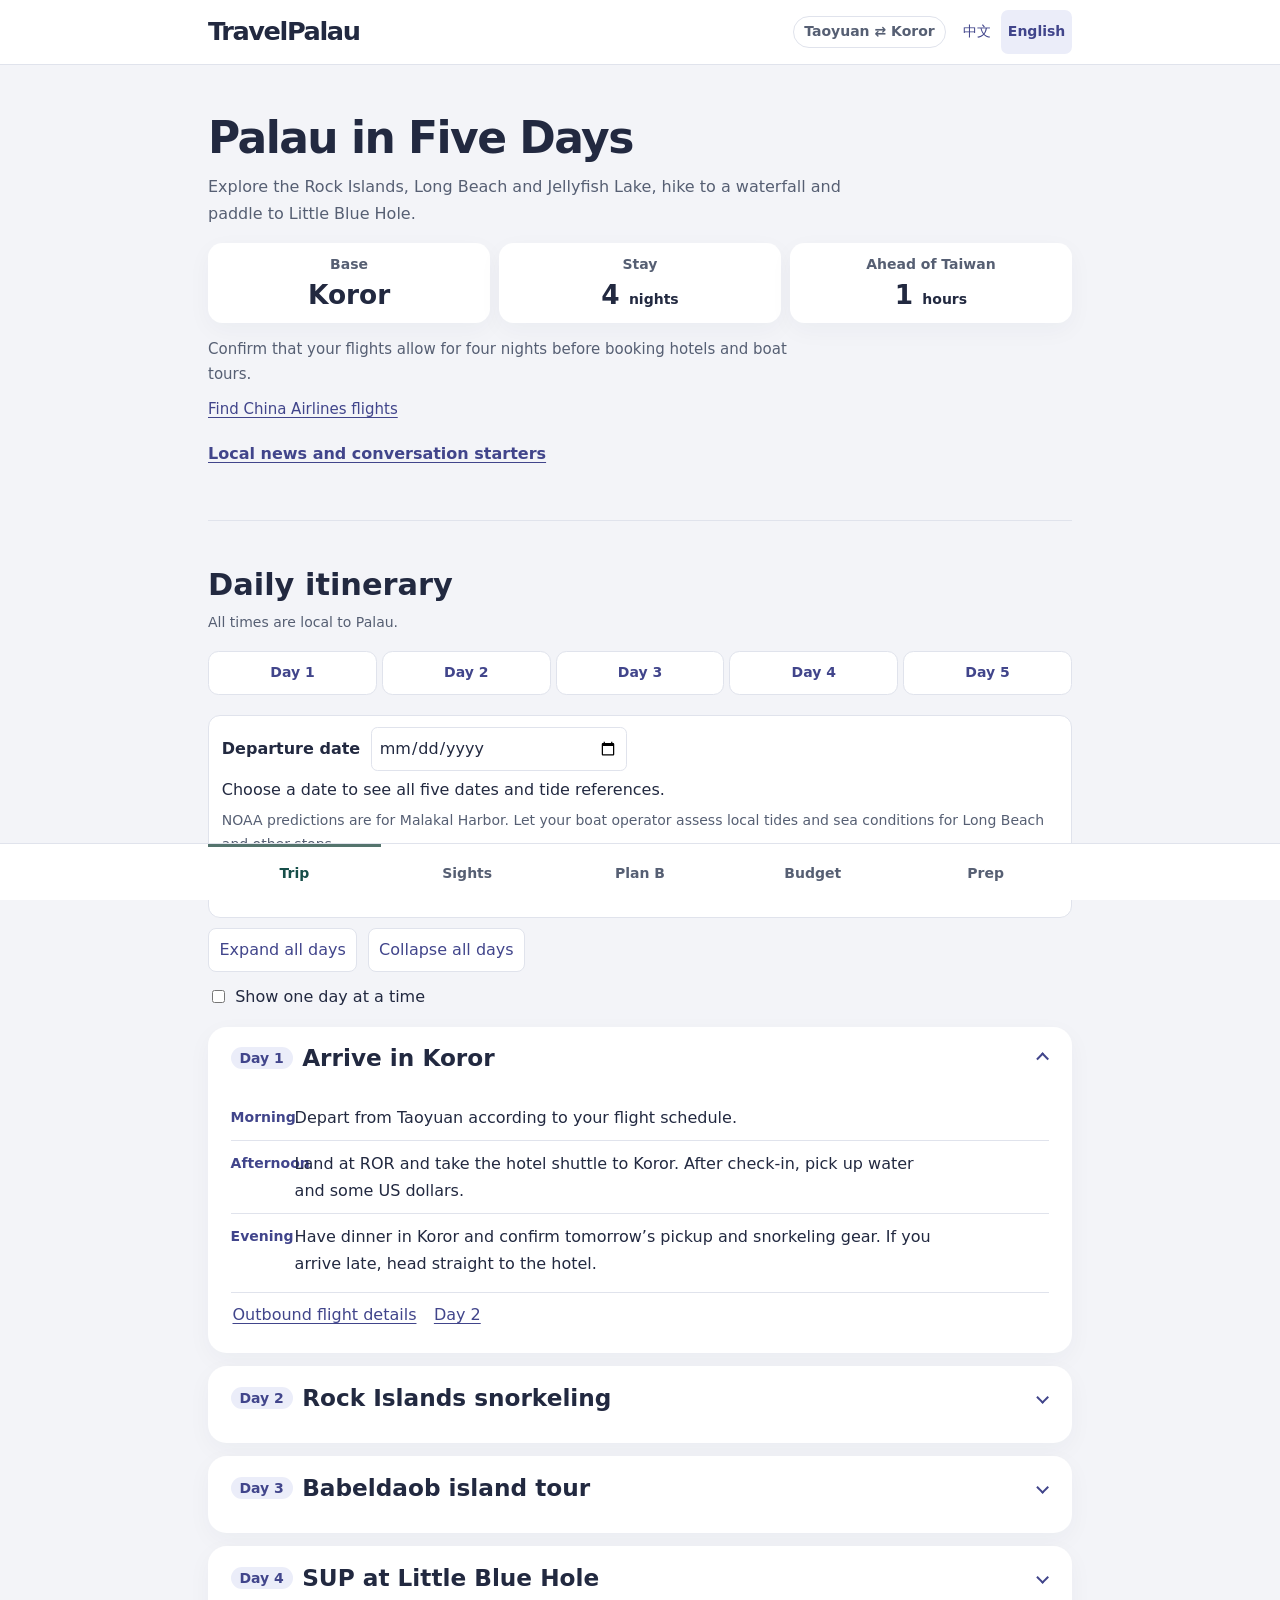
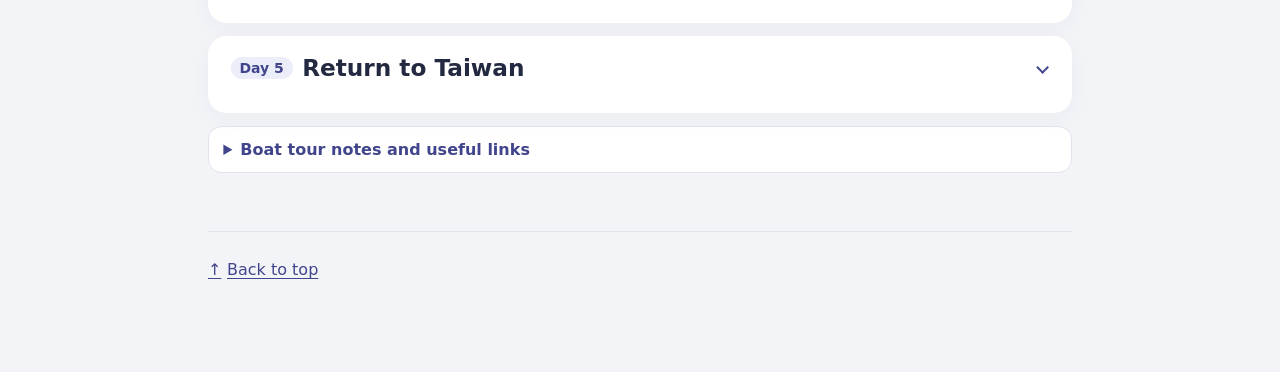
==== commit a7679d01: "Add entry card guidance and required Long Beach and SUP stops" ====
--- a/en.html
+++ b/en.html
@@ -21,7 +21,7 @@
 <meta name="twitter:card" content="summary_large_image">
 <meta name="theme-color" content="#f3f4f8">
 <script src="language.js?v=travel-access"></script>
-<link rel="stylesheet" href="styles.css?v=trip-mobile">
+<link rel="stylesheet" href="styles.css?v=water-photos">
 <script src="navigation.js?v=trip-mobile" defer></script>
 </head>
 <body id="top">
@@ -42,7 +42,7 @@
 <main class="wrap" id="main-content" tabindex="-1">
   <section class="overview" aria-labelledby="trip-title">
     <h1 id="trip-title">Palau in Five Days</h1>
-    <p class="intro">Snorkel in the Rock Islands and Jellyfish Lake, hike to a waterfall and visit local museums.</p>
+    <p class="intro">Explore the Rock Islands, Long Beach and Jellyfish Lake, hike to a waterfall and paddle to Little Blue Hole.</p>
     <dl class="trip-facts">
       <div><dt>Base</dt><dd>Koror</dd></div>
       <div><dt>Stay</dt><dd>4 <small>nights</small></dd></div>
@@ -79,7 +79,7 @@
 </article>
 <article id="day-2" aria-labelledby="day-2-label day-2-title">
 <details class="day-schedule"><summary class="day-heading"><h3><span class="day" id="day-2-label">Day 2</span><span id="day-2-title">Rock Islands snorkeling</span><time class="day-date" data-day-offset="1" hidden></time></h3></summary>
-<dl><div><dt>Morning</dt><dd>Around <time datetime="08:00">08:00</time>–<time datetime="09:00">09:00</time>, depart Koror by speedboat for the Rock Islands Southern Lagoon. Make Jellyfish Lake (Ongeim’l Tketau) the priority stop. Confirm it is open before departure and obtain the Jellyfish Lake permit. Visit Milky Way and a shallow reef if time and conditions allow.</dd></div><div><dt>Afternoon</dt><dd>After lunch, visit Long Beach or a second snorkeling site, depending on the tide. Return to Koror around <time datetime="16:00">16:00</time>–<time datetime="17:00">17:00</time>.</dd></div><div><dt>Evening</dt><dd>Have dinner in town and rest.</dd></div></dl>
+<dl><div><dt>Morning</dt><dd>Around <time datetime="08:00">08:00</time>–<time datetime="09:00">09:00</time>, depart Koror by speedboat for the Rock Islands Southern Lagoon. Make Jellyfish Lake (Ongeim’l Tketau) the priority stop. Confirm it is open before departure and obtain the Jellyfish Lake permit. Visit Milky Way and a shallow reef if time and conditions allow.</dd></div><div><dt>Afternoon</dt><dd>Long Beach is a priority stop. Ask the operator to plan the visit around low tide and swap the morning and afternoon stops if needed. Return to Koror around <time datetime="16:00">16:00</time>–<time datetime="17:00">17:00</time>.</dd></div><div><dt>Evening</dt><dd>Have dinner in town and rest.</dd></div></dl>
 <nav class="day-actions" aria-label="Day 2 links"><a href="#jellyfish-lake">Jellyfish Lake sight</a><a data-tide-day="2" href="https://tidesandcurrents.noaa.gov/noaatidepredictions.html?id=1841367">Tide reference</a><a href="#sights-map">Sightseeing map</a><a href="#day-1">Day 1</a><a href="#alternatives">Boat tour alternatives</a><a href="#day-3">Day 3</a></nav>
 </details>
 </article>
@@ -90,8 +90,12 @@
 </details>
 </article>
 <article id="day-4" aria-labelledby="day-4-label day-4-title">
-<details class="day-schedule"><summary class="day-heading"><h3><span class="day" id="day-4-label">Day 4</span><span id="day-4-title">Chandelier Cave area or Jellyfish Lake</span><time class="day-date" data-day-offset="3" hidden></time></h3></summary>
-<dl><div><dt>Morning</dt><dd>If Day 2 missed Jellyfish Lake, prioritize it and confirm with the operator that it is open before leaving. Otherwise, ask whether conditions allow guided snorkeling in open water outside Chandelier Cave.</dd></div><div><dt>Afternoon</dt><dd>If time allows, see traditional boats, currency and carvings at Etpison Museum. If the lake trip takes all day, move the museum visit to Day 1 or 5.</dd></div><div><dt>Evening</dt><dd>Pack and confirm your airport transfer for tomorrow.</dd></div></dl>
+<details class="day-schedule"><summary class="day-heading"><h3><span class="day" id="day-4-label">Day 4</span><span id="day-4-title">SUP at Little Blue Hole</span><time class="day-date" data-day-offset="3" hidden></time></h3></summary>
+<dl>
+  <div><dt>Daytime</dt><dd>Little Blue Hole is a priority stop. Book a guided stand-up paddleboarding tour that includes it and follow the operator’s meeting and return times.</dd></div>
+  <div><dt>Backup plan</dt><dd>If Day 2 misses Jellyfish Lake or Long Beach, first ask the boat operator about a Day 3 revisit. If only Day 4 works, check whether SUP can move to Day 3 before rescheduling the island tour. Allow enough time for each trip.</dd></div>
+  <div><dt>Late afternoon</dt><dd>Visit Etpison Museum if time and opening hours allow. Ask separately about guided snorkeling outside Chandelier Cave. Pack and confirm your airport transfer in the evening.</dd></div>
+</dl>
 <nav class="day-actions" aria-label="Day 4 links"><a data-tide-day="4" href="https://tidesandcurrents.noaa.gov/noaatidepredictions.html?id=1841367">Tide reference</a><a href="#sights-day-4">Day 4 sights</a><a href="#day-3">Day 3</a><a href="#packing">Packing checklist</a><a href="#day-5">Day 5</a></nav>
 </details>
 </article>
@@ -150,21 +154,28 @@
 <details class="trip-map day-spot-guide" id="sights-day-4">
   <summary>Day 4 sights</summary>
   <div class="day-spot-list">
+    <div><div class="spot-copy" id="sup-little-blue-hole"><h3>Little Blue Hole by SUP</h3><p>LT DIVE’s guided paddleboarding route passes through mangroves and includes Little Blue Hole. Confirm access, pickup time, pricing and rescheduling terms when booking.</p><a href="https://ltdive.com/en/tours/secret-sup-adventure-en/">LT DIVE</a> · <a href="#day-4">Day 4 priority stop</a></div></div>
     <div><figure class="spot-photo"><img src="assets/chandelier-cave.jpg" width="540" height="720" alt="Limestone formations inside Chandelier Cave"><figcaption><a href="https://commons.wikimedia.org/wiki/File:Chandelier_cave_chamber_(4590695436).jpg">Lakshmi Sawitri</a> · <a href="https://creativecommons.org/licenses/by/2.0/">CC BY 2.0</a></figcaption></figure><div class="spot-copy"><h3>Chandelier Cave</h3><p>The cave interior is a scuba site. This itinerary considers guided snorkeling only in suitable open water outside the entrance. The photo shows the interior.</p><a href="https://www.google.com/maps/search/?api=1&amp;query=Chandelier%20Cave%20Koror%20Palau">Google Maps</a> · <a href="https://www.padi.com/dive-site/palau/chandelier-cave/">PADI</a></div></div>
     <div><figure class="spot-photo"><img src="assets/etpison-museum.jpg" width="720" height="480" alt="Exterior of the Etpison Museum in Koror"><figcaption><a href="https://commons.wikimedia.org/wiki/File:Etpison_museum_and_gallery,_Koror,_Palau.jpg">LuxTonnerre</a> · <a href="https://creativecommons.org/licenses/by/2.0/">CC BY 2.0</a></figcaption></figure><div class="spot-copy"><h3>Etpison Museum</h3><p>Look for traditional money, canoes from Palau and Yap, and carved storyboards that tell local stories.</p><a href="https://www.etpisonmuseum.org/about-us/">Museum exhibits</a> · <a href="https://www.google.com/maps/search/?api=1&amp;query=Etpison%20Museum%20Koror%20Palau">Google Maps</a></div></div>
   </div>
 </details>
 <details class="trip-map travel-reference" id="snorkel-spots">
   <summary>Snorkeling highlights from Shark City to Jellyfish Lake</summary>
-  <ul><li><h4>Shark City</h4><p>Look for reef sharks from the surface. Choose an operator that does not feed or bait wildlife and keep your distance. <a href="https://www.google.com/maps/search/?api=1&amp;query=Shark%20City%20snorkeling%20Palau">Google Maps</a></p></li><li><h4>Giant Clam City</h4><p>Look for giant clams and their colorful mantles in shallow water. Keep hands, feet and fins clear. <a href="https://www.google.com/maps/search/?api=1&amp;query=Giant%20Clam%20City%20Palau">Google Maps</a></p></li><li><h4>Big Drop Off</h4><p>The reef drops steeply into deep water. Look for tropical fish and possibly turtles. Let your guide choose a snorkeling area based on currents. <a href="https://www.google.com/maps/search/?api=1&amp;query=Big%20Drop%20Off%20Ngemelis%20Palau">Google Maps</a></p></li><li><h4>Milky Way</h4><p>Fine white sediment gives the lagoon its milky turquoise color. Follow your guide and posted rules. <a href="https://www.google.com/maps/search/?api=1&amp;query=Milky%20Way%20lagoon%20Palau">Google Maps</a></p></li><li><h4>Jellyfish Lake</h4><p>Obtain the Jellyfish Lake permit and confirm the lake is open that day. On sunny days golden jellyfish often move east in the morning and west in the afternoon. Follow the guide to where they are that day. Where fins are allowed, kick slowly, keep a gap and avoid contact. <a href="https://www.google.com/maps/search/?api=1&amp;query=Jellyfish%20Lake%20Ongeiml%20Tketau%20Palau">Google Maps</a></p></li></ul>
+  <ul class="water-site-photos">
+    <li><figure><img src="assets/reef-shark.jpg" width="720" height="539" alt="Whitetip reef shark and diver at Clarence’s Wall in Palau" decoding="async"><figcaption>Palau reef shark example · <a href="https://commons.wikimedia.org/wiki/File:White_Tip_Reef_Shark_and_diver_on_Clarence%27s_Wall%2C_Palau_%2810059067425%29.jpg">Matt Kieffer</a> · <a href="https://creativecommons.org/licenses/by-sa/2.0/">CC BY-SA 2.0</a></figcaption></figure><div><h4>Shark City</h4><p>Look for reef sharks from the surface. Choose an operator that does not feed or bait wildlife and keep your distance. <a href="https://www.google.com/maps/search/?api=1&amp;query=Shark%20City%20snorkeling%20Palau">Google Maps</a></p></div></li>
+    <li><figure><img src="assets/giant-clam.jpg" width="720" height="480" alt="Giant clam with its mantle extended" decoding="async"><figcaption>Giant clam example · <a href="https://commons.wikimedia.org/wiki/File:Giant_Clam_%28Tridacna%29.jpg">NOAA</a></figcaption></figure><div><h4>Giant Clam City</h4><p>Look for giant clams and their colorful mantles in shallow water. Keep hands, feet and fins clear. <a href="https://www.google.com/maps/search/?api=1&amp;query=Giant%20Clam%20City%20Palau">Google Maps</a></p></div></li>
+    <li><figure><img src="assets/big-drop-off.webp" width="115" height="87" alt="Diver beside a coral wall at Big Drop Off" decoding="async"></figure><div><h4>Big Drop Off</h4><p>The reef drops steeply into deep water. Look for tropical fish and possibly turtles. Let your guide choose a snorkeling area based on currents. <a href="https://www.google.com/maps/search/?api=1&amp;query=Big%20Drop%20Off%20Ngemelis%20Palau">Google Maps</a></p></div></li>
+    <li><figure><img src="assets/milky-way.webp" width="115" height="87" alt="Milky turquoise water at Milky Way" decoding="async"></figure><div><h4>Milky Way</h4><p>Fine white sediment gives the lagoon its milky turquoise color. Follow your guide and posted rules. <a href="https://www.google.com/maps/search/?api=1&amp;query=Milky%20Way%20lagoon%20Palau">Google Maps</a></p></div></li>
+    <li><figure><img src="assets/jellyfish-lake.webp" width="115" height="87" alt="Golden jellyfish gathered in Jellyfish Lake" decoding="async"></figure><div><h4>Jellyfish Lake</h4><p>Obtain the Jellyfish Lake permit and confirm the lake is open that day. On sunny days golden jellyfish often move east in the morning and west in the afternoon. Follow the guide to where they are that day. Where fins are allowed, kick slowly, keep a gap and avoid contact. <a href="https://www.google.com/maps/search/?api=1&amp;query=Jellyfish%20Lake%20Ongeiml%20Tketau%20Palau">Google Maps</a></p></div></li>
+  </ul>
   <p><a href="https://coralreefpalau.org/research/marine-lakes/jellyfish-lake/">Golden jellyfish and sunlight</a> · <a href="https://www.kororstategov.com/tourist.html">Koror State visitor information</a></p>
 </details>
 <details class="trip-map travel-reference" id="dive-sites">
   <summary>Scuba sites and training</summary>
-  <ul>
-    <li><h4>Blue Corner </h4><p>A renowned outer reef point with strong currents and schooling fish. <a href="https://www.google.com/maps/search/?api=1&amp;query=Blue%20Corner%20dive%20site%20Palau">Google Maps</a></p></li>
-    <li><h4>Blue Holes </h4><p>Openings in the reef lead into a cavern known for its light shafts. A qualified scuba guide should assess cavern access. <a href="https://www.google.com/maps/search/?api=1&amp;query=Blue%20Holes%20dive%20site%20Palau">Google Maps</a></p></li>
-    <li><h4>Big Drop Off </h4><p>Known for its reef wall. Entry points depend on sea conditions and the activity. <a href="https://www.google.com/maps/search/?api=1&amp;query=Big%20Drop%20Off%20Ngemelis%20Palau">Google Maps</a></p></li>
+  <ul class="water-site-photos">
+    <li><figure><img src="assets/blue-corner.jpg" width="720" height="480" alt="Schooling fish underwater at Blue Corner" decoding="async"><figcaption><a href="https://commons.wikimedia.org/wiki/File:Diving_in_Blue_Corner%2C_Palau_-_fish.jpg">LuxTonnerre</a> · <a href="https://creativecommons.org/licenses/by/2.0/">CC BY 2.0</a></figcaption></figure><div><h4>Blue Corner </h4><p>A renowned outer reef point with strong currents and schooling fish. <a href="https://www.google.com/maps/search/?api=1&amp;query=Blue%20Corner%20dive%20site%20Palau">Google Maps</a></p></div></li>
+    <li><figure><img src="assets/blue-holes.jpg" width="480" height="720" alt="Divers descending into the main cavern at Blue Holes" decoding="async"><figcaption><a href="https://commons.wikimedia.org/wiki/File:Divers_descending_into_the_main_cavern_of_Blue_Hole%2C_Palau_Islands%2C_Micronesia.jpg">Aquaimages</a> · <a href="https://creativecommons.org/licenses/by-sa/2.5/">CC BY-SA 2.5</a></figcaption></figure><div><h4>Blue Holes </h4><p>Openings in the reef lead into a cavern known for its light shafts. A qualified scuba guide should assess cavern access. <a href="https://www.google.com/maps/search/?api=1&amp;query=Blue%20Holes%20dive%20site%20Palau">Google Maps</a></p></div></li>
+    <li><figure><img src="assets/big-drop-off.webp" width="115" height="87" alt="Diver beside a coral wall at Big Drop Off" decoding="async"></figure><div><h4>Big Drop Off </h4><p>Known for its reef wall. Entry points depend on sea conditions and the activity. <a href="https://www.google.com/maps/search/?api=1&amp;query=Big%20Drop%20Off%20Ngemelis%20Palau">Google Maps</a></p></div></li>
   </ul>
   <p>Certified scuba trips check your Open Water or equivalent card before departure. If you do not have it, stick with snorkeling or ask separately about instructor-led Discover Scuba Diving. Operators assess access to Blue Corner, Blue Holes and Big Drop Off based on certification, experience and sea conditions.</p><p>Allow roughly 3–4 days for Open Water. USD 550 is a rough planning figure, with some courses costing more. Certification follows successful training and assessment. Ask what the quote includes: permits, tanks, weights, lunch, equipment and Nitrox.</p>
   <p><a href="https://www.splash-palau.com/en/divetour/diving-point/">Local dive site guide</a> · <a href="https://www.samstours.com/padi-courses">Course duration reference</a> · <a href="https://www.splash-palau.com/en/divetour/pricelist.html">Dive price list</a></p>
@@ -203,7 +214,7 @@
     </li>
     <li value="5" id="long-beach">
       <img class="sight-thumb" src="assets/long-beach.webp" width="115" height="87" alt="White sandbar in turquoise water" decoding="async">
-      <div class="sight-copy"><h3>Long Beach</h3><p>A white sandbar emerges at low tide and offers a scenic photo stop. Landing depends on the tide.</p><a href="#day-2">Day 2, tide permitting</a><a href="https://www.google.com/maps/search/?api=1&amp;query=Long%20Beach%20sandbar%20Palau">Google Maps</a></div>
+      <div class="sight-copy"><h3>Long Beach</h3><p>A white sandbar emerges at low tide and offers a scenic photo stop. Landing depends on the tide.</p><a href="#day-2">Day 2 priority stop · low tide</a><a href="https://www.google.com/maps/search/?api=1&amp;query=Long%20Beach%20sandbar%20Palau">Google Maps</a></div>
     </li>
     <li value="6" id="big-drop-off">
       <img class="sight-thumb" src="assets/big-drop-off.webp" width="115" height="87" alt="Diver swimming past a coral wall" decoding="async">
@@ -235,8 +246,8 @@
       <h3>What if the Day 2 boat tour is canceled?</h3>
       <p>Ask your boat operator whether you can move the trip to Day 3 or Day 4.</p>
       <dl class="backup-options">
-        <div><dt>Move to Day 3</dt><dd>Swap the <a href="#day-3">island tour</a> with the Rock Islands trip.</dd></div>
-        <div><dt>Move to Day 4</dt><dd>Prioritize Jellyfish Lake on <a href="#day-4">Day 4</a> and confirm access with your operator.</dd></div>
+        <div><dt>Move to Day 3</dt><dd>Prioritize the missed Jellyfish Lake and Long Beach stops. Adjust the <a href="#day-3">island tour</a> around the boat trip.</dd></div>
+        <div><dt>Move to Day 4</dt><dd>If the boat trip can only move to Day 4, check whether SUP can move to Day 3. Confirm Jellyfish Lake access and the Long Beach low-tide window.</dd></div>
         <div><dt>If boats are still canceled</dt><dd>Visit Koror’s two museums, have lunch in town and rest at your accommodation.</dd></div>
       </dl>
     </article>
@@ -265,7 +276,7 @@
   <h2 id="budget-title">Budget per person</h2>
   <div class="budget-total">
     <strong>NT$36,000–57,000</strong>
-    <span>Five days and four nights, including round-trip flights</span>
+    <span>Five days and four nights, including round-trip flights; SUP price to be confirmed</span>
     <span class="fee-qualifier"><strong>Environmental fee</strong> Add USD 100 (about NT$3,200) if your airfare does not include it.</span>
   </div>
   <div class="budget-heading">
@@ -276,7 +287,7 @@
   <dl class="budget-grid">
     <div><dt>Round-trip flights <small>Taoyuan–Koror economy</small></dt><dd><strong>NT$16,000–24,000</strong></dd></div>
     <div><dt>Accommodation in Koror <small>Four nights, per person sharing a twin or double room</small></dt><dd><strong>Approx. NT$5,760–9,600</strong><small>USD 180–300</small></dd></div>
-    <div><dt>Water activities <small>Speedboat and guided snorkeling</small></dt><dd><strong>Approx. NT$5,760–9,600</strong><small>USD 180–300</small></dd></div>
+    <div><dt>Water activities <small>Speedboat and guided snorkeling; request a separate SUP quote</small></dt><dd><strong>Approx. NT$5,760–9,600</strong><small>USD 180–300</small></dd></div>
     <div><dt>Local transport <small>Airport transfers and private island tour</small></dt><dd><strong>Approx. NT$2,240–4,160</strong><small>USD 70–130</small></dd></div>
     <div><dt>Food and drinks</dt><dd><strong>Approx. NT$2,880–4,800</strong><small>USD 90–150</small></dd></div>
     <div><dt>Permits and admission <small>Rock Islands, trails and museums</small></dt><dd><strong>Approx. NT$3,200–4,480</strong><small>USD 100–140</small></dd></div>
@@ -290,6 +301,7 @@
 </section>
 <section id="booking" aria-labelledby="booking-title"><h2 id="booking-title">Before you go</h2>
 <nav class="booking-links" aria-label="Pre-trip shortcuts">
+  <a href="#palau-entry">Visa and arrival form</a>
   <a href="#direct-flights">Direct flights</a>
   <a href="#december-travel">December overview</a>
   <a href="#reservations">Bookings and entry</a>
@@ -346,8 +358,8 @@
 </div>
 <h3 class="booking-heading" id="reservations">Booking and entry checklist</h3>
 <ol class="reservation-steps"><li><strong>Book flights and four nights of accommodation.</strong>Confirm arrival on Day 1 and departure on Day 5. Give the hotel your flight number and arrival time to arrange both transfers.</li>
-<li><strong>Book water activities and the island tour.</strong>Book the Day 2 boat first, then book the Day 3 car and confirm the Day 4 lake backup or guided snorkeling outside the cave. Before paying, check weather cancellation and rescheduling terms, transfers, meals, equipment and admission. Request a Mandarin-speaking guide if needed.</li>
-<li><strong>Prepare your entry documents.</strong>Taiwanese passport holders should check that their passport has at least six months of validity and carry a return ticket. Submit the Palau Entry Form within 72 hours before departure and save the QR code. Check the rules for other passports. <a href="https://bcbp.pw/?page_id=165">Palau entry requirements</a> · <a href="https://www.palautravel.pw/">Palau Entry Form</a></li>
+<li><strong>Book water activities and the island tour.</strong>Book the Day 2 boat first, confirming Jellyfish Lake and Long Beach, then book Day 4 SUP with Little Blue Hole. Ask about moving activities between Days 3 and 4 if the tides or a lake closure require it. Before paying, check weather cancellation and rescheduling terms, transfers, meals, equipment and admission. Request a Mandarin-speaking guide if needed.</li>
+<li><strong>Prepare your entry documents.</strong> Bring your passport, return ticket and arrival QR code. <a href="#palau-entry">See visa and arrival form details</a></li>
 <li><strong>Pack your gear.</strong>Pack a rash guard, dry bag, shoes with good grip, reusable water bottle and small US dollar bills. Check whether any travel insurance covers snorkeling and kayaking.</li>
 </ol>
 <h3 class="booking-heading" id="packing">Packing checklist</h3>
--- a/styles.css
+++ b/styles.css
@@ -782,3 +782,26 @@
 @media (max-width: 22rem) {
   .schedule-actions button { flex: 1 1 auto; }
 }
+
+.travel-reference > .water-site-photos {
+  display: grid;
+  gap: .85rem;
+  padding: 0 .9rem .75rem;
+  list-style: none;
+}
+.water-site-photos li {
+  display: grid;
+  grid-template-columns: minmax(0, 8.25rem) minmax(0, 1fr);
+  gap: .55rem .8rem;
+  max-width: none;
+  margin: 0;
+  padding: .7rem 0 0;
+  border-top: 1px solid var(--line);
+}
+.water-site-photos figure { margin: 0; padding: 0; }
+.water-site-photos img { aspect-ratio: 4 / 3; object-fit: cover; }
+.water-site-photos figcaption { margin-top: .25rem; color: var(--muted); text-align: start; font-size: .75rem; }
+.water-site-photos figcaption a { display: inline; }
+@media (max-width: 22rem) {
+  .water-site-photos li { grid-template-columns: minmax(0, 6rem) minmax(0, 1fr); }
+}
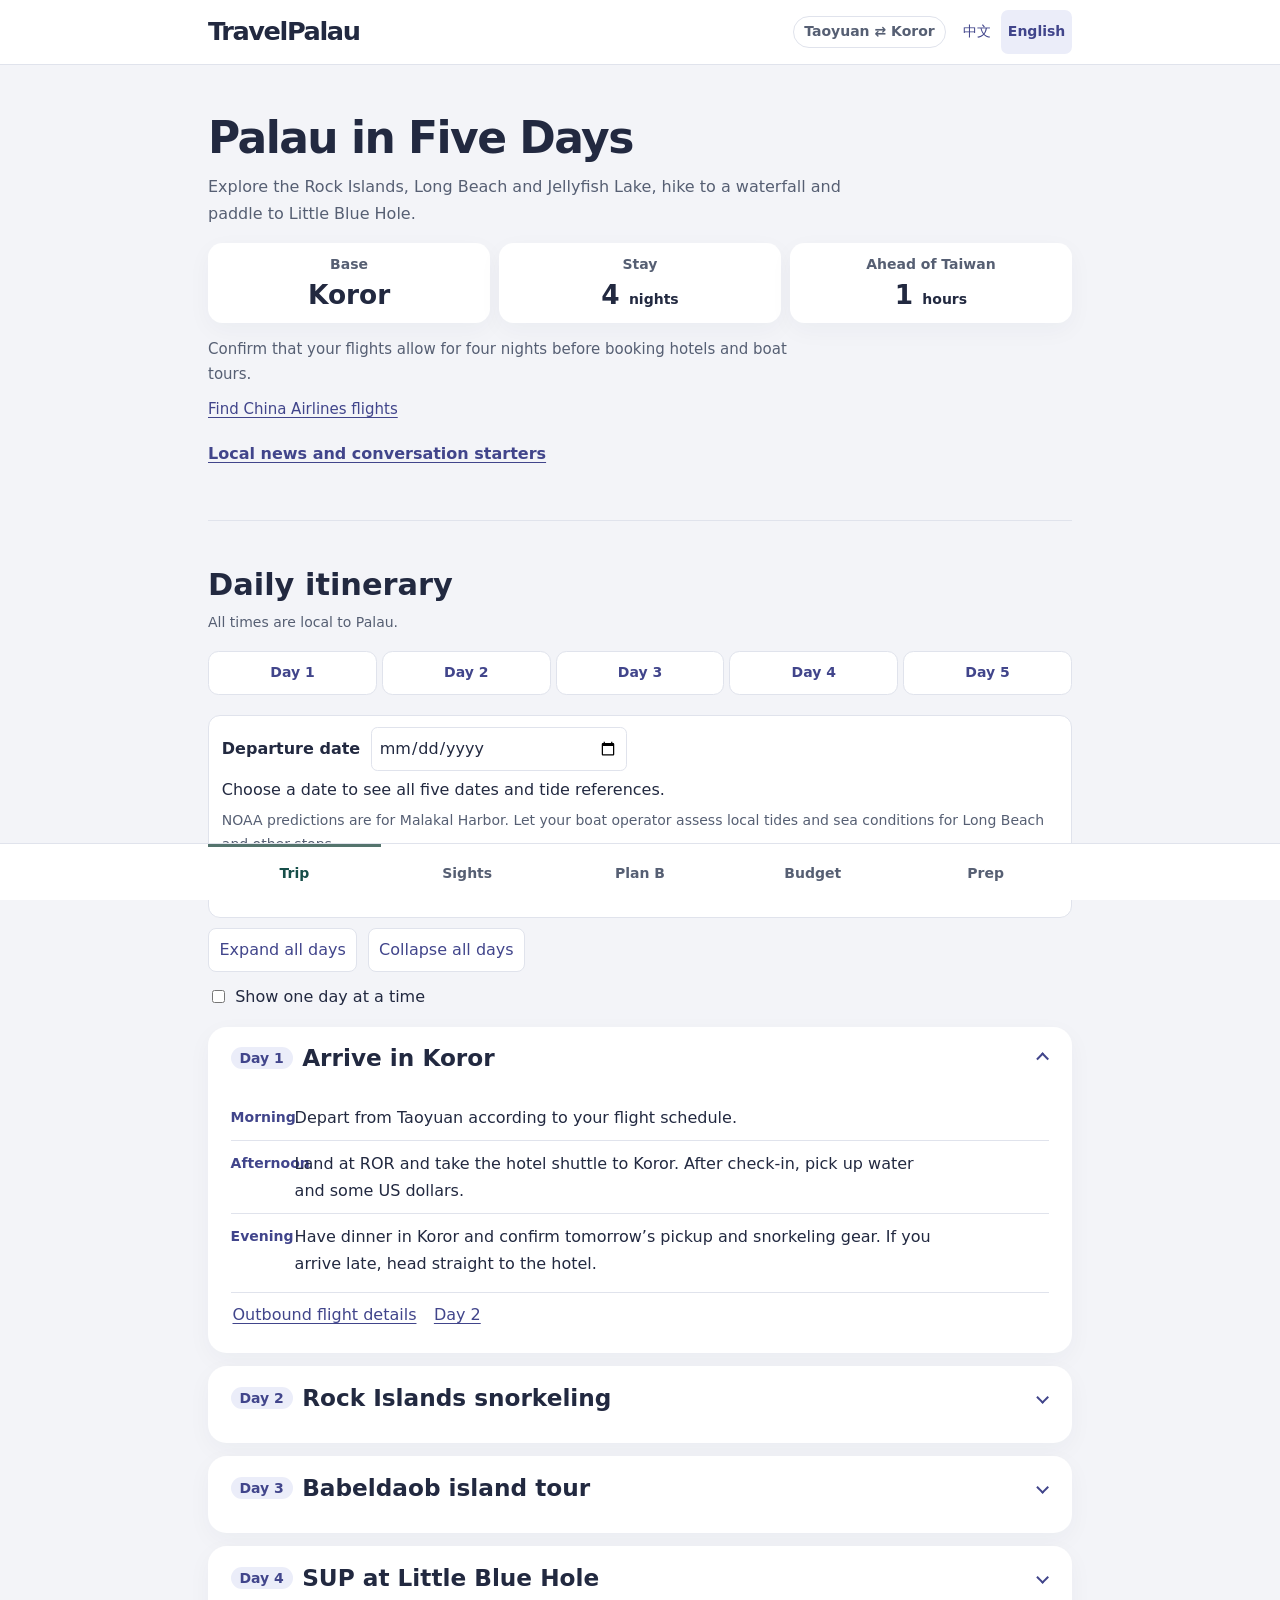
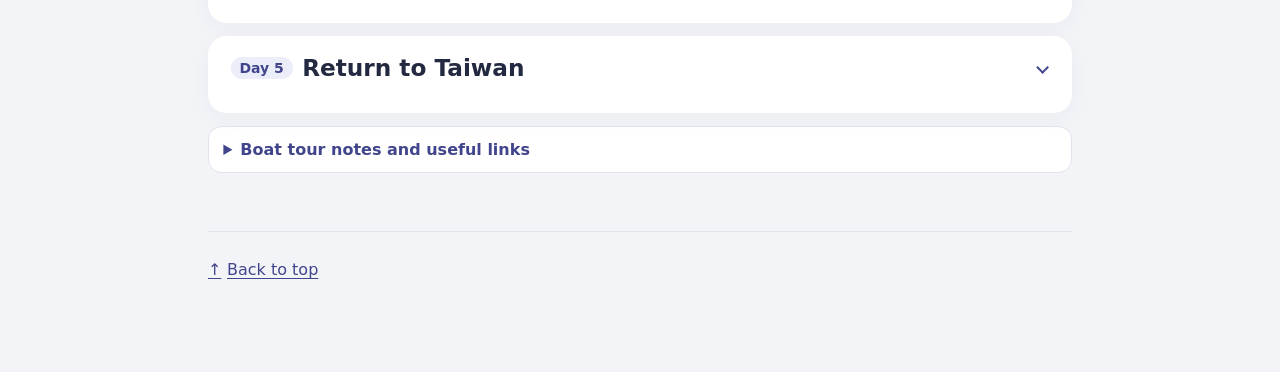
==== commit 52269bb5: "Connect visa shortcut to bilingual arrival guidance" ====
--- a/en.html
+++ b/en.html
@@ -21,7 +21,7 @@
 <meta name="twitter:card" content="summary_large_image">
 <meta name="theme-color" content="#f3f4f8">
 <script src="language.js?v=travel-access"></script>
-<link rel="stylesheet" href="styles.css?v=water-photos">
+<link rel="stylesheet" href="styles.css?v=trip-priorities">
 <script src="navigation.js?v=trip-mobile" defer></script>
 </head>
 <body id="top">
@@ -310,6 +310,13 @@
   <a href="#tour-contacts">Contacts</a>
   <a href="#emergency">Emergency</a>
 </nav>
+<div class="season-guide flight-guide" id="palau-entry" role="region" aria-labelledby="palau-entry-title">
+  <h3 id="palau-entry-title">Palau visa-free entry and arrival form</h3>
+  <p>Taiwanese passport holders visiting Palau for tourism may stay visa-free for up to 90 days. Bring a passport valid for at least six months and a return ticket. For work, confirm required authorization with officials.</p>
+  <p><strong>The electronic arrival form is still required.</strong> Submit the Palau Entry Form within 72 hours before scheduled arrival and before check-in. Save a screenshot or print the QR code to show at check-in and on arrival.</p>
+  <a href="https://www.palautravel.pw/entryform.html">Fill in the official arrival form</a>
+  <a href="https://www.boca.gov.tw/sp-foof-countrycp-01-7-21341-02-1.html">Taiwan consular travel information</a>
+</div>
 <div class="offline-tools" role="group" aria-label="Offline guide" hidden>
   <button type="button" id="prepare-offline" aria-describedby="offline-state">Save guide offline</button>
   <p id="offline-state" role="status"></p>
--- a/styles.css
+++ b/styles.css
@@ -805,3 +805,5 @@
 @media (max-width: 22rem) {
   .water-site-photos li { grid-template-columns: minmax(0, 6rem) minmax(0, 1fr); }
 }
+
+.day-spot-list > div > .spot-copy:only-child { grid-column: 1 / -1; }
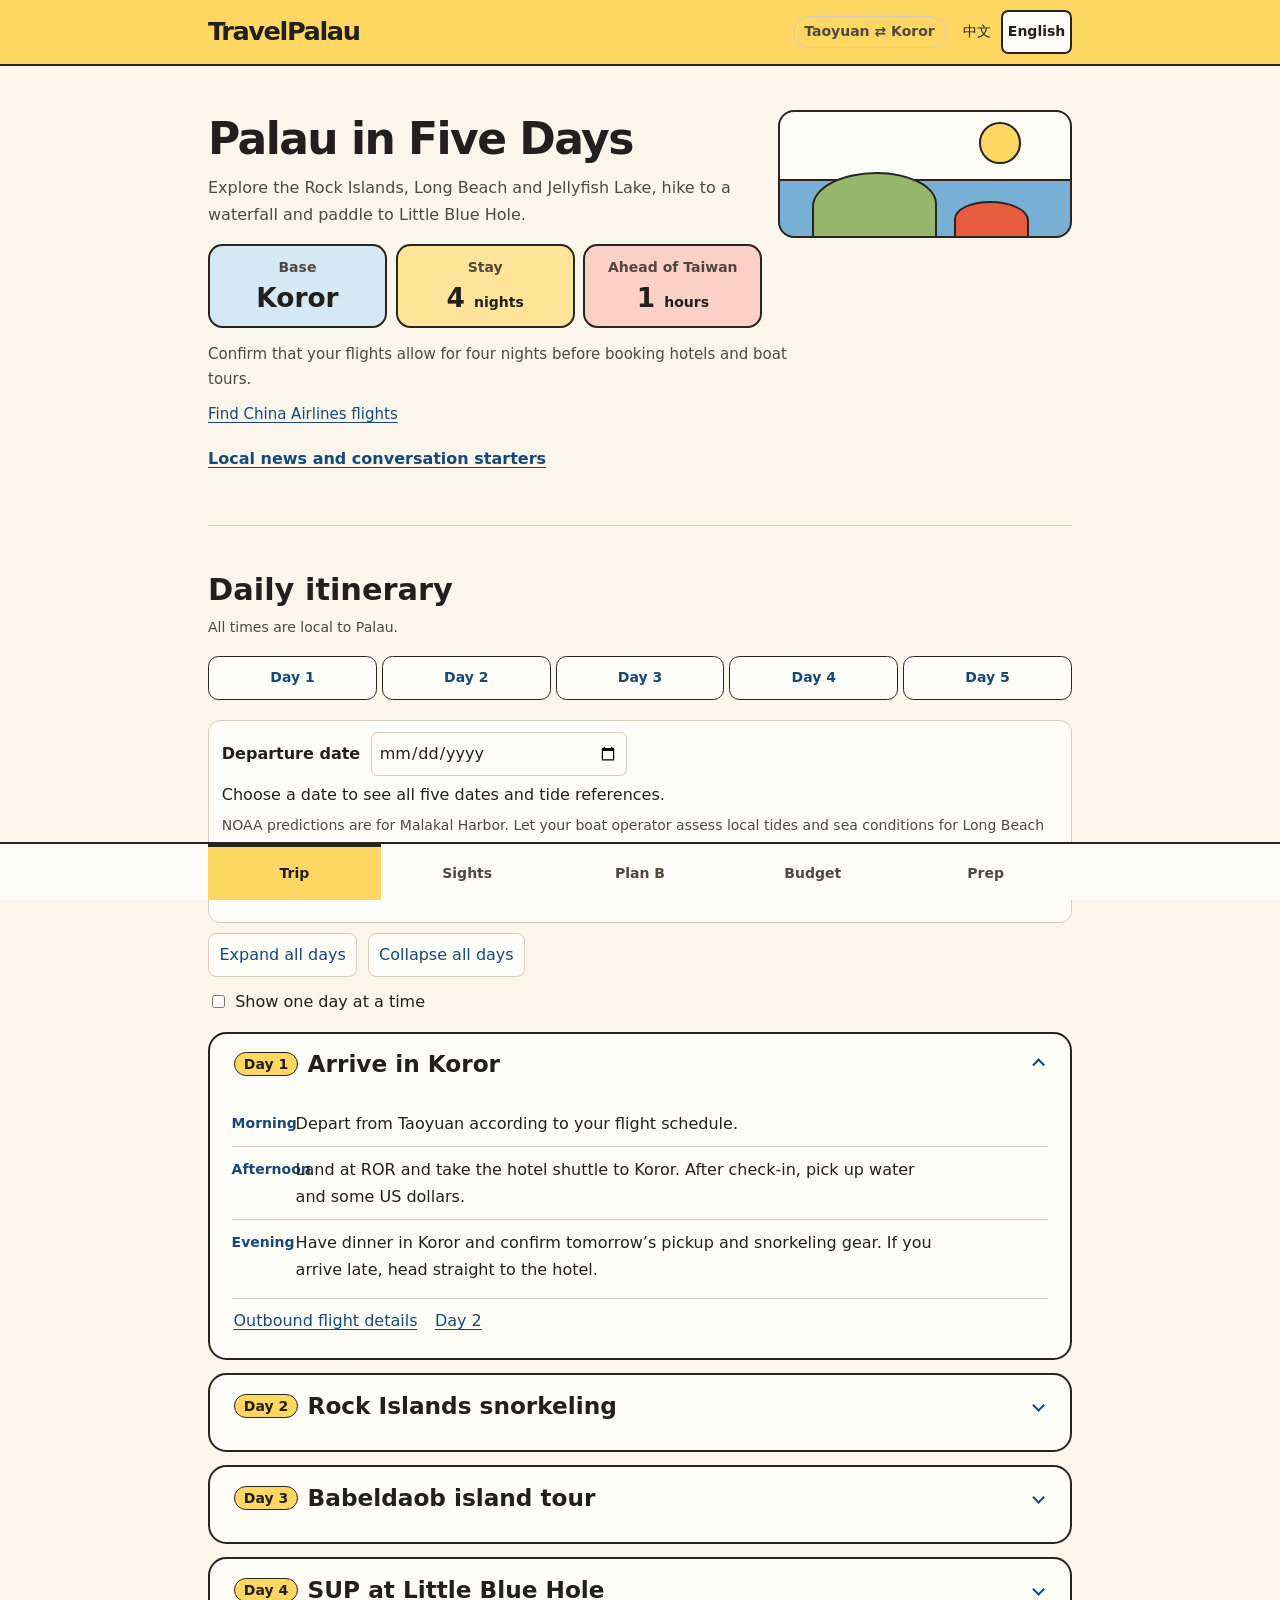
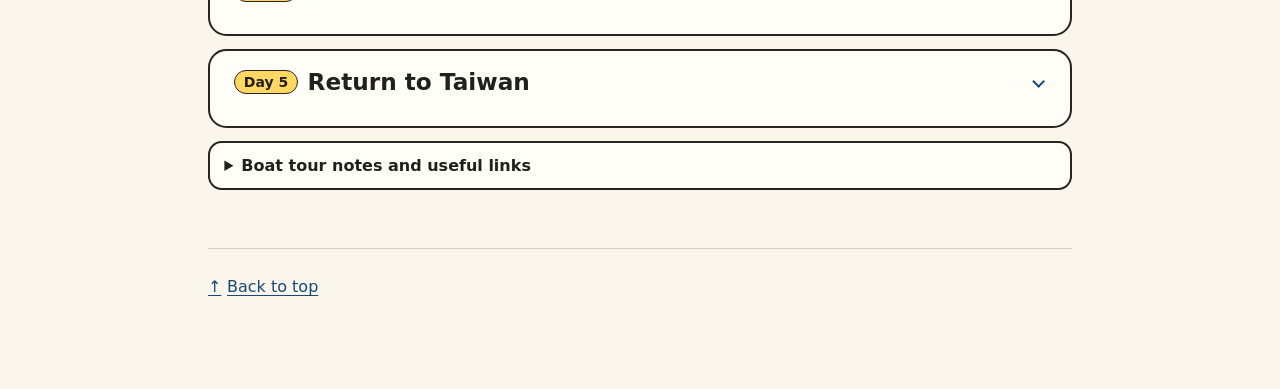
==== commit 33b86415: "Restyle bilingual travel guide as a colorful picture book" ====
--- a/en.html
+++ b/en.html
@@ -19,9 +19,9 @@
 <meta property="og:image:height" content="630">
 <meta property="og:image:alt" content="Aerial view of Palau’s Rock Islands">
 <meta name="twitter:card" content="summary_large_image">
-<meta name="theme-color" content="#f3f4f8">
+<meta name="theme-color" content="#fbf6eb">
 <script src="language.js?v=travel-access"></script>
-<link rel="stylesheet" href="styles.css?v=trip-priorities">
+<link rel="stylesheet" href="styles.css?v=picture-book">
 <script src="navigation.js?v=trip-mobile" defer></script>
 </head>
 <body id="top">
@@ -41,6 +41,7 @@
 </header>
 <main class="wrap" id="main-content" tabindex="-1">
   <section class="overview" aria-labelledby="trip-title">
+    <div class="island-art" aria-hidden="true"><span></span><span></span><span></span></div>
     <h1 id="trip-title">Palau in Five Days</h1>
     <p class="intro">Explore the Rock Islands, Long Beach and Jellyfish Lake, hike to a waterfall and paddle to Little Blue Hole.</p>
     <dl class="trip-facts">
@@ -108,7 +109,7 @@
 </div><details class="trip-map itinerary-notes"><summary>Boat tour notes and useful links</summary><p>Boat timings are estimates. Landing at Long Beach depends on the tide. Ask your kayak operator about half-day trips, minimum group sizes and life jacket sizes. Check museum days and ticket hours before visiting. <a href="https://pristineparadisepalau.com/knowledge-base/?kbai_article_slug=what-to-know-before-visiting-palaus-rock-islands">Rock Islands visitor guide</a> · <a href="https://www.paddlingpalau.net/day-tours.html">Kayak operator</a> · <a href="https://www.etpisonmuseum.org/">Etpison Museum</a> · <a href="https://palaunationalmuseum.pw/">Belau National Museum</a></p></details></section>
 <section id="sights" aria-labelledby="sights-title">
 <h2 id="sights-title">Sightseeing guide</h2>
-<nav class="booking-links sights-links" aria-label="Sightseeing shortcuts"><a href="#sights-map">Map</a><a href="#community-news">Local news</a><a href="#sights-day-3">Day 3 sights</a><a href="#sights-day-4">Day 4 sights</a><a href="#top-sights">Top ten</a></nav>
+<nav class="booking-links sights-links" aria-label="Sightseeing shortcuts"><a href="#sights-map">Map</a><a href="#community-news">Local news</a><a href="#country-brief">Country overview</a><a href="#sights-day-3">Day 3 sights</a><a href="#sights-day-4">Day 4 sights</a><a href="#top-sights">Top ten</a></nav>
 <details class="trip-map" id="sights-map">
   <summary>Palau sightseeing map</summary>
   <figure>
@@ -143,6 +144,24 @@
       <div class="conversation"><strong>Conversation starter</strong><p lang="en">What does the moon on Palau’s flag mean to you?</p></div>
       <a href="https://www.palaugov.pw/about-palau/flag/">Palau government flag guide</a>
     </article>
+  </div>
+</details>
+<details class="trip-map travel-reference country-brief" id="country-brief">
+  <summary>Tourism data and country overview</summary>
+  <div class="brief-body">
+    <section><h3>Visitor arrivals, 2015–2025</h3>
+      <p>Figures use Palau’s fiscal years (FY). Arrivals fell to 3,400 in FY2021 and recovered to 65,558 in FY2025.</p>
+      <dl class="brief-bars"><div><dt>FY2015</dt><dd>168,424</dd><span aria-hidden="true" style="--share:84.21%"></span></div><div><dt>FY2016</dt><dd>146,268</dd><span aria-hidden="true" style="--share:73.13%"></span></div><div><dt>FY2017</dt><dd>121,670</dd><span aria-hidden="true" style="--share:60.83%"></span></div><div><dt>FY2018</dt><dd>115,564</dd><span aria-hidden="true" style="--share:57.78%"></span></div><div><dt>FY2019</dt><dd>89,379</dd><span aria-hidden="true" style="--share:44.69%"></span></div><div><dt>FY2020</dt><dd>41,628</dd><span aria-hidden="true" style="--share:20.81%"></span></div><div><dt>FY2021</dt><dd>3,400</dd><span aria-hidden="true" style="--share:1.70%"></span></div><div><dt>FY2022</dt><dd>9,247</dd><span aria-hidden="true" style="--share:4.62%"></span></div><div><dt>FY2023</dt><dd>35,052</dd><span aria-hidden="true" style="--share:17.53%"></span></div><div><dt>FY2024</dt><dd>52,661</dd><span aria-hidden="true" style="--share:26.33%"></span></div><div><dt>FY2025</dt><dd>65,558</dd><span aria-hidden="true" style="--share:32.78%"></span></div></dl>
+    </section>
+    <section><h3>Main visitor markets, January–September 2026</h3>
+      <p>Total arrivals reached 63,948. Taiwan ranked second among individual markets. “Other markets” combines several markets.</p>
+      <dl class="brief-bars"><div><dt>Mainland China</dt><dd>22,671</dd><span aria-hidden="true" style="--share:100.00%"></span></div><div><dt>Taiwan</dt><dd>10,746</dd><span aria-hidden="true" style="--share:47.40%"></span></div><div><dt>Japan</dt><dd>9,222</dd><span aria-hidden="true" style="--share:40.68%"></span></div><div><dt>United States and Canada</dt><dd>8,629</dd><span aria-hidden="true" style="--share:38.06%"></span></div><div><dt>Other markets combined</dt><dd>12,680</dd><span aria-hidden="true" style="--share:55.93%"></span></div></dl>
+      <p><a href="https://www.palaugov.pw/executive-branch/ministries/finance/budgetandplanning/immigration-tourism-statistics/">Palau government visitor arrival statistics</a></p>
+    </section>
+    <section><h3>Country SWOT analysis</h3>
+      <p>Based on the supplied material for pre-trip discussion.</p>
+      <div class="swot-grid"><section class="swot-card" data-kind="S"><h4>S · Strengths</h4><ul><li>World-class marine resources</li><li>Distinctive natural landscapes</li><li>U.S. defense commitments</li><li>Use of the U.S. dollar</li><li>Diplomatic cooperation with Taiwan</li></ul></section><section class="swot-card" data-kind="W"><h4>W · Weaknesses</h4><ul><li>Small population and domestic market</li><li>Limited manufacturing base</li><li>Reliance on imported goods</li><li>High labor and transport costs</li><li>Shortage of specialized workers</li></ul></section><section class="swot-card" data-kind="O"><h4>O · Opportunities</h4><ul><li>High-end tourism</li><li>Blue economy</li><li>Sustainable energy</li><li>Aquaculture</li><li>International infrastructure assistance</li></ul></section><section class="swot-card" data-kind="T"><h4>T · Threats</h4><ul><li>Climate change</li><li>Sea-level rise</li><li>Geopolitical competition</li><li>Tourism market volatility</li><li>Rising global prices</li></ul></section></div>
+    </section>
   </div>
 </details>
 <details class="trip-map day-spot-guide" id="sights-day-3">
@@ -179,11 +198,6 @@
   </ul>
   <p>Certified scuba trips check your Open Water or equivalent card before departure. If you do not have it, stick with snorkeling or ask separately about instructor-led Discover Scuba Diving. Operators assess access to Blue Corner, Blue Holes and Big Drop Off based on certification, experience and sea conditions.</p><p>Allow roughly 3–4 days for Open Water. USD 550 is a rough planning figure, with some courses costing more. Certification follows successful training and assessment. Ask what the quote includes: permits, tanks, weights, lunch, equipment and Nitrox.</p>
   <p><a href="https://www.splash-palau.com/en/divetour/diving-point/">Local dive site guide</a> · <a href="https://www.samstours.com/padi-courses">Course duration reference</a> · <a href="https://www.splash-palau.com/en/divetour/pricelist.html">Dive price list</a></p>
-</details>
-<details class="trip-map travel-reference" id="carp-island">
-  <summary>Carp Island overnight</summary>
-  <p>Carp Island is also called Southern Cross Island. Allow roughly one hour by speedboat from Koror, depending on the boat and conditions. For a stargazing overnight, confirm accommodation, round-trip transfers, dinner and your onward schedule. Cloud cover and the moon affect visibility. Bring insect repellent.</p>
-  <p><a href="https://www.google.com/maps/search/?api=1&amp;query=Carp%20Island%20Resort%20Palau">Google Maps</a> · <a href="https://www.pktravel.com.tw/products/group/mold-detail/ROR052609CID">Carp Island tour reference</a></p>
 </details>
 <details class="trip-map sights-guide" id="top-sights" open>
   <summary>Ten highlights in Palau</summary>
--- a/styles.css
+++ b/styles.css
@@ -807,3 +807,78 @@
 }
 
 .day-spot-list > div > .spot-copy:only-child { grid-column: 1 / -1; }
+
+.brief-body { display: grid; gap: 1.1rem; padding: 0 .9rem .9rem; }
+.brief-body > section, .brief-body .swot-card { padding: 0; border: 0; }
+.brief-body h3 { font-size: 1.125rem; }
+.brief-body p { margin: .4rem 0 .65rem; }
+.brief-bars { display: grid; gap: .4rem; }
+.brief-bars > div { display: grid; grid-template-columns: minmax(0, 1fr) auto; gap: .1rem .5rem; }
+.brief-bars dd { margin: 0; font-variant-numeric: tabular-nums; }
+.brief-bars span { grid-column: 1 / -1; height: .35rem; border-radius: 1rem; background: var(--line); }
+.brief-bars span::before { content: ""; display: block; width: var(--share); height: 100%; border-radius: inherit; background: #547d85; }
+.swot-grid { display: grid; gap: .65rem; }
+.brief-body .swot-card { padding: .7rem .8rem; border: 1px solid var(--line); border-radius: .65rem; }
+.swot-card li + li { margin-top: .25rem; }
+@media (min-width: 36rem) {
+  .swot-grid { grid-template-columns: repeat(2, minmax(0, 1fr)); }
+}
+
+:root {
+  --ink: #22201d;
+  --muted: #50483e;
+  --accent: #164978;
+  --line: #d9cdbb;
+  --paper: #fbf6eb;
+  --surface: #fffdf7;
+  --tint: #fae18a;
+  --shadow: none;
+  --outline: #28241f;
+  --red: #e75c3f;
+  --blue: #78afd4;
+  --yellow: #ffd762;
+  --green: #95b66b;
+}
+a:focus-visible, button:focus-visible, input:focus-visible { outline-color: var(--accent); }
+.site-header, .bottom-bar { border-color: var(--outline); border-width: 2px; }
+.site-header { background: var(--yellow); }
+.language-switch a { color: var(--ink); }
+.language-switch a[aria-current="page"] { background: var(--surface); box-shadow: inset 0 0 0 2px var(--outline); }
+.tabs a[aria-current="page"] { border-top-color: var(--outline); color: var(--ink); background: var(--yellow); }
+.jump a { border-color: var(--outline); }
+.overview { display: flow-root; }
+.island-art {
+  position: relative;
+  overflow: hidden;
+  height: clamp(5rem, 24vw, 8rem);
+  margin-bottom: 1.1rem;
+  border: 2px solid var(--outline);
+  border-radius: 1rem;
+  background: linear-gradient(to bottom, var(--surface) 0 54%, var(--outline) 54% 56%, var(--blue) 56%);
+}
+.island-art span { position: absolute; display: block; border: 2px solid var(--outline); }
+.island-art span:nth-child(1) { width: 2.6rem; aspect-ratio: 1; top: .65rem; right: 17%; border-radius: 50%; background: var(--yellow); }
+.island-art span:nth-child(2) { width: 43%; height: 53%; bottom: -2px; left: 11%; border-radius: 65% 60% 0 0; background: var(--green); }
+.island-art span:nth-child(3) { width: 26%; height: 30%; bottom: -2px; right: 14%; border-radius: 60% 65% 0 0; background: var(--red); }
+.trip-facts > div, .days article, .trip-map, .budget-ledger, .season-guide, .backup-grid article {
+  border: 2px solid var(--outline);
+}
+.trip-facts > div:nth-child(1) { background: #d5e9f5; }
+.trip-facts > div:nth-child(2) { background: #ffe49a; }
+.trip-facts > div:nth-child(3) { background: #fbd1c7; }
+.day-schedule > summary { padding-inline: .15rem; }
+.day { color: var(--ink); background: var(--yellow); border: 1px solid var(--outline); }
+.days article:target { border-color: var(--accent); }
+.trip-map summary { color: var(--ink); }
+.trip-map[open] > summary { text-decoration: underline; text-decoration-color: var(--red); text-underline-offset: .3em; }
+.backup-grid .backup-plan, .budget-subtotal, .budget-total .fee-qualifier { background: #fff0b8; }
+.backup-options dt, .budget-total > strong, .budget-subtotal dd strong, .fee-qualifier strong { color: var(--ink); }
+.budget-total { border-bottom-color: var(--outline); }
+.conversation { background: #e0edf7; border-inline-start-color: var(--accent); }
+.brief-bars span::before { background: var(--accent); }
+@media (min-width: 52rem) {
+  .island-art { float: inline-end; width: 34%; height: 8rem; margin-inline-start: 1rem; }
+}
+@media print {
+  .island-art { display: none; }
+}
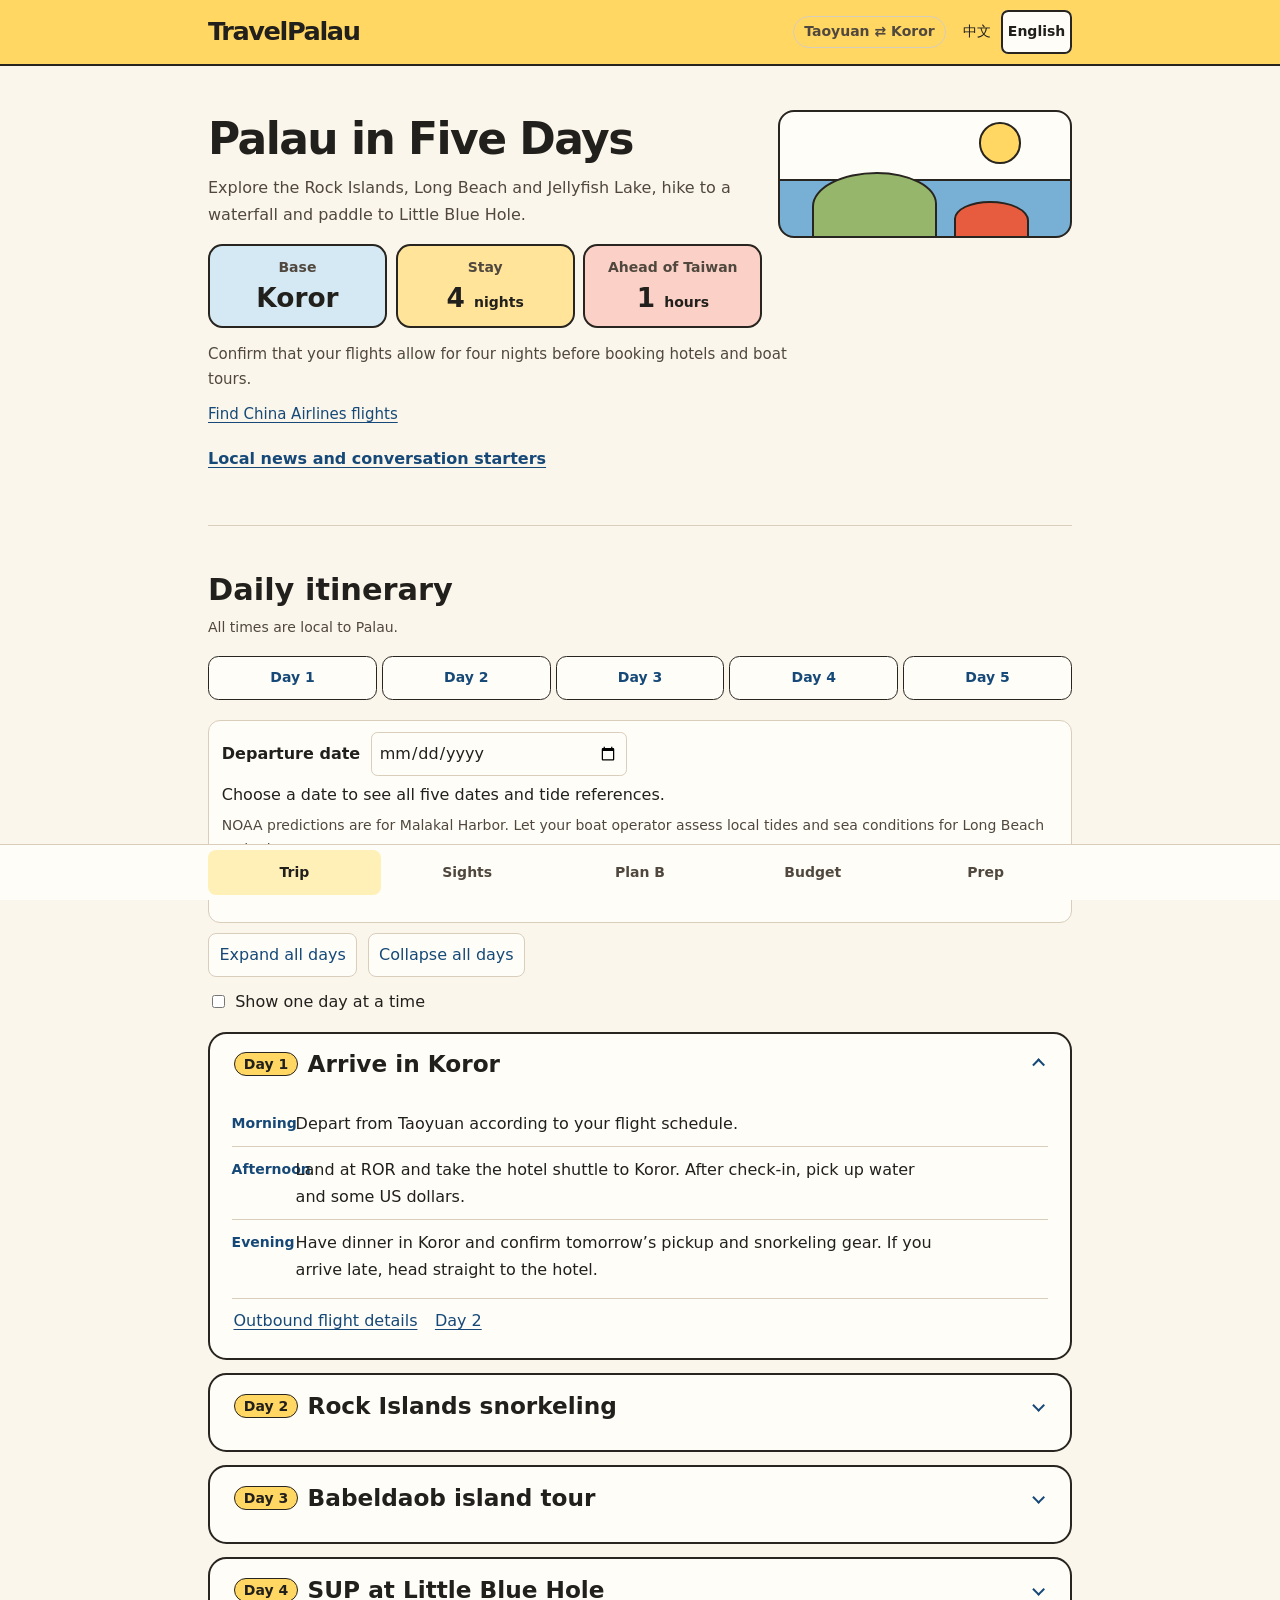
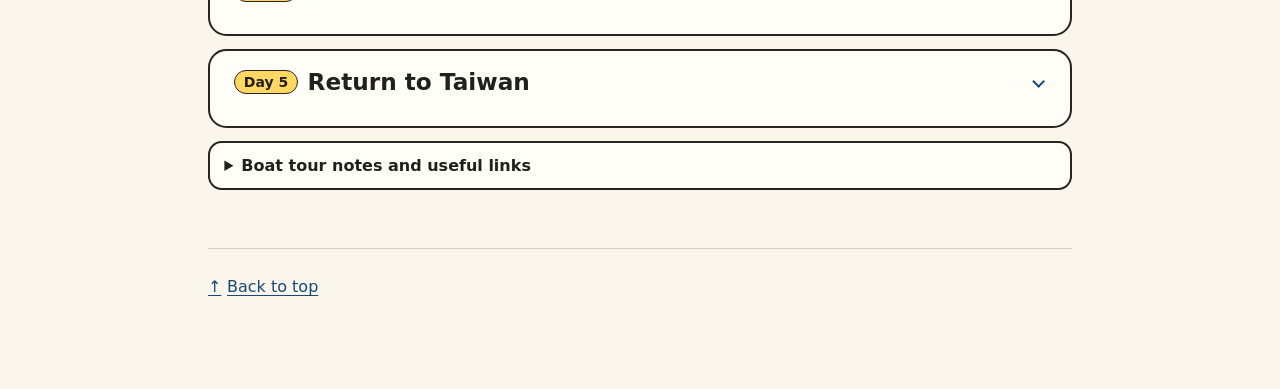
==== commit 61cb1928: "Replace heavy sightseeing cards with a grouped directory" ====
--- a/en.html
+++ b/en.html
@@ -21,7 +21,7 @@
 <meta name="twitter:card" content="summary_large_image">
 <meta name="theme-color" content="#fbf6eb">
 <script src="language.js?v=travel-access"></script>
-<link rel="stylesheet" href="styles.css?v=picture-book">
+<link rel="stylesheet" href="styles.css?v=sight-directory">
 <script src="navigation.js?v=trip-mobile" defer></script>
 </head>
 <body id="top">
@@ -109,7 +109,62 @@
 </div><details class="trip-map itinerary-notes"><summary>Boat tour notes and useful links</summary><p>Boat timings are estimates. Landing at Long Beach depends on the tide. Ask your kayak operator about half-day trips, minimum group sizes and life jacket sizes. Check museum days and ticket hours before visiting. <a href="https://pristineparadisepalau.com/knowledge-base/?kbai_article_slug=what-to-know-before-visiting-palaus-rock-islands">Rock Islands visitor guide</a> · <a href="https://www.paddlingpalau.net/day-tours.html">Kayak operator</a> · <a href="https://www.etpisonmuseum.org/">Etpison Museum</a> · <a href="https://palaunationalmuseum.pw/">Belau National Museum</a></p></details></section>
 <section id="sights" aria-labelledby="sights-title">
 <h2 id="sights-title">Sightseeing guide</h2>
-<nav class="booking-links sights-links" aria-label="Sightseeing shortcuts"><a href="#sights-map">Map</a><a href="#community-news">Local news</a><a href="#country-brief">Country overview</a><a href="#sights-day-3">Day 3 sights</a><a href="#sights-day-4">Day 4 sights</a><a href="#top-sights">Top ten</a></nav>
+<section class="sight-group" data-kind="explore" aria-labelledby="sight-group-explore">
+<h3 id="sight-group-explore">Explore</h3>
+<div class="sight-directory">
+<details class="trip-map sights-guide" id="top-sights">
+  <summary>Ten highlights in Palau</summary>
+  <div class="sight-tools" hidden>
+    <label for="sight-query">Search attractions</label>
+    <input type="search" id="sight-query" aria-describedby="sight-count" placeholder="For example, snorkeling or Kayangel" autocomplete="off" enterkeyhint="search" aria-controls="sight-results">
+    <label class="sight-filter"><input type="checkbox" id="sights-on-trip" aria-controls="sight-results">Only show itinerary-linked attractions</label>
+    <label class="sight-filter"><input type="checkbox" id="sights-saved" aria-controls="sight-results">Saved only</label>
+    <p id="sight-count" role="status" aria-atomic="true"></p>
+    <button type="button" id="clear-sight-query" aria-controls="sight-results" hidden>Clear search and filters</button>
+  </div>
+  <ol id="sight-results" aria-label="Attraction results">
+    <li value="1" id="rock-islands">
+      <img class="sight-thumb" src="assets/rock-islands.webp" width="115" height="87" alt="Green Rock Islands scattered across the sea" decoding="async">
+      <div class="sight-copy"><h3>Rock Islands</h3><p>Emerald islands and shifting shades of blue make this mixed natural and cultural World Heritage site one of Palau’s signature landscapes.</p><a href="#day-2">Day 2 itinerary</a><a href="https://www.google.com/maps/search/?api=1&amp;query=Rock%20Islands%20Southern%20Lagoon%20Palau">Google Maps</a></div>
+    </li>
+    <li value="2" id="scenic-flight">
+      <img class="sight-thumb" src="assets/scenic-flight.webp" width="115" height="87" alt="Islands seen through a small plane window" decoding="async">
+      <div class="sight-copy"><h3>Scenic flight</h3><p>See the Seventy Islands from a small plane. Ask about 40–60 minute sightseeing flights.</p><a href="https://www.google.com/maps/search/?api=1&amp;query=Palau%20International%20Airport%20scenic%20flights">Google Maps (airport area)</a></div>
+    </li>
+    <li value="3" id="milky-way">
+      <img class="sight-thumb" src="assets/milky-way.webp" width="115" height="87" alt="Pale turquoise waters of Milky Way" decoding="async">
+      <div class="sight-copy"><h3>Milky Way</h3><p>A milky turquoise lagoon with natural white limestone mud on its floor.</p><a href="#day-2">Day 2 itinerary</a><a href="https://www.google.com/maps/search/?api=1&amp;query=Milky%20Way%20lagoon%20Palau">Google Maps</a></div>
+    </li>
+    <li value="4" id="jellyfish-lake">
+      <img class="sight-thumb" src="assets/jellyfish-lake.webp" width="115" height="87" alt="Golden jellyfish gathered underwater" decoding="async">
+      <div class="sight-copy"><h3>Jellyfish Lake</h3><p>You may be able to snorkel among golden jellyfish. Check whether the lake is open and ask about recent sightings before setting out.</p><a href="#day-2">Day 2 priority stop</a><a href="https://www.google.com/maps/search/?api=1&amp;query=Jellyfish%20Lake%20Ongeiml%20Tketau%20Palau">Google Maps</a></div>
+    </li>
+    <li value="5" id="long-beach">
+      <img class="sight-thumb" src="assets/long-beach.webp" width="115" height="87" alt="White sandbar in turquoise water" decoding="async">
+      <div class="sight-copy"><h3>Long Beach</h3><p>A white sandbar emerges at low tide and offers a scenic photo stop. Landing depends on the tide.</p><a href="#day-2">Day 2 priority stop · low tide</a><a href="https://www.google.com/maps/search/?api=1&amp;query=Long%20Beach%20sandbar%20Palau">Google Maps</a></div>
+    </li>
+    <li value="6" id="big-drop-off">
+      <img class="sight-thumb" src="assets/big-drop-off.webp" width="115" height="87" alt="Diver swimming past a coral wall" decoding="async">
+      <div class="sight-copy"><h3>Big Drop Off</h3><p>A coral wall drops sharply from shallow reefs into deep blue water. Ask about tours suitable for current sea conditions.</p><a href="https://www.google.com/maps/search/?api=1&amp;query=Big%20Drop%20Off%20Ngemelis%20Palau">Google Maps</a></div>
+    </li>
+    <li value="7" id="german-channel">
+      <img class="sight-thumb" src="assets/german-channel.webp" width="115" height="87" alt="Manta ray swimming above a diver" decoding="async">
+      <div class="sight-copy"><h3>German Channel</h3><p>A well-known manta ray site for experienced divers. Sightings vary.</p><a href="https://www.google.com/maps/search/?api=1&amp;query=German%20Channel%20Palau">Google Maps</a></div>
+    </li>
+    <li value="8" id="kayangel">
+      <img class="sight-thumb" src="assets/kayangel.webp" width="115" height="87" alt="Aerial view of Kayangel Atoll" decoding="async">
+      <div class="sight-copy"><h3>Kayangel</h3><p>A sparsely populated northern atoll with undeveloped scenery. Boat access depends on sea conditions.</p><a href="https://www.google.com/maps/search/?api=1&amp;query=Kayangel%20Atoll%20Palau">Google Maps</a></div>
+    </li>
+    <li value="9" id="nikko-bay">
+      <img class="sight-thumb" src="assets/nikko-bay.webp" width="115" height="87" alt="Yellow kayak heading towards limestone islets" decoding="async">
+      <div class="sight-copy"><h3>Kayaking in Nikko Bay</h3><p>Paddle past limestone islands, mangroves and quiet lagoons. Ask your operator for the Nikko Bay route.</p><a href="https://www.google.com/maps/search/?api=1&amp;query=Nikko%20Bay%20Koror%20Palau">Google Maps</a></div>
+    </li>
+    <li value="10" id="ngardmau-waterfall">
+      <img class="sight-thumb" src="assets/ngardmau-waterfall.webp" width="115" height="87" alt="Water flowing over the rock face at Ngardmau Falls" decoding="async">
+      <div class="sight-copy"><h3>Ngardmau Waterfall</h3><p>Follow a tropical forest trail to the waterfall for a look at Palau’s inland scenery.</p><a href="#day-3">Day 3 itinerary</a><a href="https://www.google.com/maps/search/?api=1&amp;query=Ngardmau%20Waterfall%20Palau">Google Maps</a></div>
+    </li>
+  </ol>
+</details>
 <details class="trip-map" id="sights-map">
   <summary>Palau sightseeing map</summary>
   <figure>
@@ -119,7 +174,51 @@
     <figcaption>Open the image in a new tab to zoom in. The original map has Chinese labels.</figcaption>
   </figure>
 </details>
-
+</div>
+</section>
+<section class="sight-group" data-kind="water" aria-labelledby="sight-group-water">
+<h3 id="sight-group-water">Itinerary and water activities</h3>
+<div class="sight-directory">
+<details class="trip-map day-spot-guide" id="sights-day-3">
+  <summary>Day 3 sights</summary>
+  <div class="day-spot-list">
+    <div><img class="sight-thumb" src="assets/ngardmau-waterfall.webp" width="115" height="87" alt="Water cascading down the rock face at Ngardmau Waterfall"><div class="spot-copy"><h3>Ngardmau Waterfall</h3><p>The forest trail leads to a waterfall on Babeldaob. Allow time for the return hike and check trail access after heavy rain.</p><a href="https://pristineparadisepalau.com/beyond-the-dive/">Palau Visitors Authority</a> · <a href="https://www.google.com/maps/search/?api=1&amp;query=Ngardmau%20Waterfall%20Palau">Google Maps</a></div></div>
+  </div>
+</details>
+<details class="trip-map day-spot-guide" id="sights-day-4">
+  <summary>Day 4 sights</summary>
+  <div class="day-spot-list">
+    <div><div class="spot-copy" id="sup-little-blue-hole"><h3>Little Blue Hole by SUP</h3><p>LT DIVE’s guided paddleboarding route passes through mangroves and includes Little Blue Hole. Confirm access, pickup time, pricing and rescheduling terms when booking.</p><a href="https://ltdive.com/en/tours/secret-sup-adventure-en/">LT DIVE</a> · <a href="#day-4">Day 4 priority stop</a></div></div>
+    <div><figure class="spot-photo"><img src="assets/chandelier-cave.jpg" width="540" height="720" alt="Limestone formations inside Chandelier Cave"><figcaption><a href="https://commons.wikimedia.org/wiki/File:Chandelier_cave_chamber_(4590695436).jpg">Lakshmi Sawitri</a> · <a href="https://creativecommons.org/licenses/by/2.0/">CC BY 2.0</a></figcaption></figure><div class="spot-copy"><h3>Chandelier Cave</h3><p>The cave interior is a scuba site. This itinerary considers guided snorkeling only in suitable open water outside the entrance. The photo shows the interior.</p><a href="https://www.google.com/maps/search/?api=1&amp;query=Chandelier%20Cave%20Koror%20Palau">Google Maps</a> · <a href="https://www.padi.com/dive-site/palau/chandelier-cave/">PADI</a></div></div>
+    <div><figure class="spot-photo"><img src="assets/etpison-museum.jpg" width="720" height="480" alt="Exterior of the Etpison Museum in Koror"><figcaption><a href="https://commons.wikimedia.org/wiki/File:Etpison_museum_and_gallery,_Koror,_Palau.jpg">LuxTonnerre</a> · <a href="https://creativecommons.org/licenses/by/2.0/">CC BY 2.0</a></figcaption></figure><div class="spot-copy"><h3>Etpison Museum</h3><p>Look for traditional money, canoes from Palau and Yap, and carved storyboards that tell local stories.</p><a href="https://www.etpisonmuseum.org/about-us/">Museum exhibits</a> · <a href="https://www.google.com/maps/search/?api=1&amp;query=Etpison%20Museum%20Koror%20Palau">Google Maps</a></div></div>
+  </div>
+</details>
+<details class="trip-map travel-reference" id="snorkel-spots">
+  <summary>Snorkeling highlights from Shark City to Jellyfish Lake</summary>
+  <ul class="water-site-photos">
+    <li><figure><img src="assets/reef-shark.jpg" width="720" height="539" alt="Whitetip reef shark and diver at Clarence’s Wall in Palau" decoding="async"><figcaption>Palau reef shark example · <a href="https://commons.wikimedia.org/wiki/File:White_Tip_Reef_Shark_and_diver_on_Clarence%27s_Wall%2C_Palau_%2810059067425%29.jpg">Matt Kieffer</a> · <a href="https://creativecommons.org/licenses/by-sa/2.0/">CC BY-SA 2.0</a></figcaption></figure><div><h4>Shark City</h4><p>Look for reef sharks from the surface. Choose an operator that does not feed or bait wildlife and keep your distance. <a href="https://www.google.com/maps/search/?api=1&amp;query=Shark%20City%20snorkeling%20Palau">Google Maps</a></p></div></li>
+    <li><figure><img src="assets/giant-clam.jpg" width="720" height="480" alt="Giant clam with its mantle extended" decoding="async"><figcaption>Giant clam example · <a href="https://commons.wikimedia.org/wiki/File:Giant_Clam_%28Tridacna%29.jpg">NOAA</a></figcaption></figure><div><h4>Giant Clam City</h4><p>Look for giant clams and their colorful mantles in shallow water. Keep hands, feet and fins clear. <a href="https://www.google.com/maps/search/?api=1&amp;query=Giant%20Clam%20City%20Palau">Google Maps</a></p></div></li>
+    <li><figure><img src="assets/big-drop-off.webp" width="115" height="87" alt="Diver beside a coral wall at Big Drop Off" decoding="async"></figure><div><h4>Big Drop Off</h4><p>The reef drops steeply into deep water. Look for tropical fish and possibly turtles. Let your guide choose a snorkeling area based on currents. <a href="https://www.google.com/maps/search/?api=1&amp;query=Big%20Drop%20Off%20Ngemelis%20Palau">Google Maps</a></p></div></li>
+    <li><figure><img src="assets/milky-way.webp" width="115" height="87" alt="Milky turquoise water at Milky Way" decoding="async"></figure><div><h4>Milky Way</h4><p>Fine white sediment gives the lagoon its milky turquoise color. Follow your guide and posted rules. <a href="https://www.google.com/maps/search/?api=1&amp;query=Milky%20Way%20lagoon%20Palau">Google Maps</a></p></div></li>
+    <li><figure><img src="assets/jellyfish-lake.webp" width="115" height="87" alt="Golden jellyfish gathered in Jellyfish Lake" decoding="async"></figure><div><h4>Jellyfish Lake</h4><p>Obtain the Jellyfish Lake permit and confirm the lake is open that day. On sunny days golden jellyfish often move east in the morning and west in the afternoon. Follow the guide to where they are that day. Where fins are allowed, kick slowly, keep a gap and avoid contact. <a href="https://www.google.com/maps/search/?api=1&amp;query=Jellyfish%20Lake%20Ongeiml%20Tketau%20Palau">Google Maps</a></p></div></li>
+  </ul>
+  <p><a href="https://coralreefpalau.org/research/marine-lakes/jellyfish-lake/">Golden jellyfish and sunlight</a> · <a href="https://www.kororstategov.com/tourist.html">Koror State visitor information</a></p>
+</details>
+<details class="trip-map travel-reference" id="dive-sites">
+  <summary>Scuba sites and training</summary>
+  <ul class="water-site-photos">
+    <li><figure><img src="assets/blue-corner.jpg" width="720" height="480" alt="Schooling fish underwater at Blue Corner" decoding="async"><figcaption><a href="https://commons.wikimedia.org/wiki/File:Diving_in_Blue_Corner%2C_Palau_-_fish.jpg">LuxTonnerre</a> · <a href="https://creativecommons.org/licenses/by/2.0/">CC BY 2.0</a></figcaption></figure><div><h4>Blue Corner </h4><p>A renowned outer reef point with strong currents and schooling fish. <a href="https://www.google.com/maps/search/?api=1&amp;query=Blue%20Corner%20dive%20site%20Palau">Google Maps</a></p></div></li>
+    <li><figure><img src="assets/blue-holes.jpg" width="480" height="720" alt="Divers descending into the main cavern at Blue Holes" decoding="async"><figcaption><a href="https://commons.wikimedia.org/wiki/File:Divers_descending_into_the_main_cavern_of_Blue_Hole%2C_Palau_Islands%2C_Micronesia.jpg">Aquaimages</a> · <a href="https://creativecommons.org/licenses/by-sa/2.5/">CC BY-SA 2.5</a></figcaption></figure><div><h4>Blue Holes </h4><p>Openings in the reef lead into a cavern known for its light shafts. A qualified scuba guide should assess cavern access. <a href="https://www.google.com/maps/search/?api=1&amp;query=Blue%20Holes%20dive%20site%20Palau">Google Maps</a></p></div></li>
+    <li><figure><img src="assets/big-drop-off.webp" width="115" height="87" alt="Diver beside a coral wall at Big Drop Off" decoding="async"></figure><div><h4>Big Drop Off </h4><p>Known for its reef wall. Entry points depend on sea conditions and the activity. <a href="https://www.google.com/maps/search/?api=1&amp;query=Big%20Drop%20Off%20Ngemelis%20Palau">Google Maps</a></p></div></li>
+  </ul>
+  <p>Certified scuba trips check your Open Water or equivalent card before departure. If you do not have it, stick with snorkeling or ask separately about instructor-led Discover Scuba Diving. Operators assess access to Blue Corner, Blue Holes and Big Drop Off based on certification, experience and sea conditions.</p><p>Allow roughly 3–4 days for Open Water. USD 550 is a rough planning figure, with some courses costing more. Certification follows successful training and assessment. Ask what the quote includes: permits, tanks, weights, lunch, equipment and Nitrox.</p>
+  <p><a href="https://www.splash-palau.com/en/divetour/diving-point/">Local dive site guide</a> · <a href="https://www.samstours.com/padi-courses">Course duration reference</a> · <a href="https://www.splash-palau.com/en/divetour/pricelist.html">Dive price list</a></p>
+</details>
+</div>
+</section>
+<section class="sight-group" data-kind="local" aria-labelledby="sight-group-local">
+<h3 id="sight-group-local">Local insights</h3>
+<div class="sight-directory">
 <details class="trip-map community-guide" id="community-news">
   <summary>Local life and recent news</summary>
   <p class="community-intro">November 2026 stories and conversation starters for a work trip.</p>
@@ -164,94 +263,8 @@
     </section>
   </div>
 </details>
-<details class="trip-map day-spot-guide" id="sights-day-3">
-  <summary>Day 3 sights</summary>
-  <div class="day-spot-list">
-    <div><img class="sight-thumb" src="assets/ngardmau-waterfall.webp" width="115" height="87" alt="Water cascading down the rock face at Ngardmau Waterfall"><div class="spot-copy"><h3>Ngardmau Waterfall</h3><p>The forest trail leads to a waterfall on Babeldaob. Allow time for the return hike and check trail access after heavy rain.</p><a href="https://pristineparadisepalau.com/beyond-the-dive/">Palau Visitors Authority</a> · <a href="https://www.google.com/maps/search/?api=1&amp;query=Ngardmau%20Waterfall%20Palau">Google Maps</a></div></div>
-  </div>
-</details>
-<details class="trip-map day-spot-guide" id="sights-day-4">
-  <summary>Day 4 sights</summary>
-  <div class="day-spot-list">
-    <div><div class="spot-copy" id="sup-little-blue-hole"><h3>Little Blue Hole by SUP</h3><p>LT DIVE’s guided paddleboarding route passes through mangroves and includes Little Blue Hole. Confirm access, pickup time, pricing and rescheduling terms when booking.</p><a href="https://ltdive.com/en/tours/secret-sup-adventure-en/">LT DIVE</a> · <a href="#day-4">Day 4 priority stop</a></div></div>
-    <div><figure class="spot-photo"><img src="assets/chandelier-cave.jpg" width="540" height="720" alt="Limestone formations inside Chandelier Cave"><figcaption><a href="https://commons.wikimedia.org/wiki/File:Chandelier_cave_chamber_(4590695436).jpg">Lakshmi Sawitri</a> · <a href="https://creativecommons.org/licenses/by/2.0/">CC BY 2.0</a></figcaption></figure><div class="spot-copy"><h3>Chandelier Cave</h3><p>The cave interior is a scuba site. This itinerary considers guided snorkeling only in suitable open water outside the entrance. The photo shows the interior.</p><a href="https://www.google.com/maps/search/?api=1&amp;query=Chandelier%20Cave%20Koror%20Palau">Google Maps</a> · <a href="https://www.padi.com/dive-site/palau/chandelier-cave/">PADI</a></div></div>
-    <div><figure class="spot-photo"><img src="assets/etpison-museum.jpg" width="720" height="480" alt="Exterior of the Etpison Museum in Koror"><figcaption><a href="https://commons.wikimedia.org/wiki/File:Etpison_museum_and_gallery,_Koror,_Palau.jpg">LuxTonnerre</a> · <a href="https://creativecommons.org/licenses/by/2.0/">CC BY 2.0</a></figcaption></figure><div class="spot-copy"><h3>Etpison Museum</h3><p>Look for traditional money, canoes from Palau and Yap, and carved storyboards that tell local stories.</p><a href="https://www.etpisonmuseum.org/about-us/">Museum exhibits</a> · <a href="https://www.google.com/maps/search/?api=1&amp;query=Etpison%20Museum%20Koror%20Palau">Google Maps</a></div></div>
-  </div>
-</details>
-<details class="trip-map travel-reference" id="snorkel-spots">
-  <summary>Snorkeling highlights from Shark City to Jellyfish Lake</summary>
-  <ul class="water-site-photos">
-    <li><figure><img src="assets/reef-shark.jpg" width="720" height="539" alt="Whitetip reef shark and diver at Clarence’s Wall in Palau" decoding="async"><figcaption>Palau reef shark example · <a href="https://commons.wikimedia.org/wiki/File:White_Tip_Reef_Shark_and_diver_on_Clarence%27s_Wall%2C_Palau_%2810059067425%29.jpg">Matt Kieffer</a> · <a href="https://creativecommons.org/licenses/by-sa/2.0/">CC BY-SA 2.0</a></figcaption></figure><div><h4>Shark City</h4><p>Look for reef sharks from the surface. Choose an operator that does not feed or bait wildlife and keep your distance. <a href="https://www.google.com/maps/search/?api=1&amp;query=Shark%20City%20snorkeling%20Palau">Google Maps</a></p></div></li>
-    <li><figure><img src="assets/giant-clam.jpg" width="720" height="480" alt="Giant clam with its mantle extended" decoding="async"><figcaption>Giant clam example · <a href="https://commons.wikimedia.org/wiki/File:Giant_Clam_%28Tridacna%29.jpg">NOAA</a></figcaption></figure><div><h4>Giant Clam City</h4><p>Look for giant clams and their colorful mantles in shallow water. Keep hands, feet and fins clear. <a href="https://www.google.com/maps/search/?api=1&amp;query=Giant%20Clam%20City%20Palau">Google Maps</a></p></div></li>
-    <li><figure><img src="assets/big-drop-off.webp" width="115" height="87" alt="Diver beside a coral wall at Big Drop Off" decoding="async"></figure><div><h4>Big Drop Off</h4><p>The reef drops steeply into deep water. Look for tropical fish and possibly turtles. Let your guide choose a snorkeling area based on currents. <a href="https://www.google.com/maps/search/?api=1&amp;query=Big%20Drop%20Off%20Ngemelis%20Palau">Google Maps</a></p></div></li>
-    <li><figure><img src="assets/milky-way.webp" width="115" height="87" alt="Milky turquoise water at Milky Way" decoding="async"></figure><div><h4>Milky Way</h4><p>Fine white sediment gives the lagoon its milky turquoise color. Follow your guide and posted rules. <a href="https://www.google.com/maps/search/?api=1&amp;query=Milky%20Way%20lagoon%20Palau">Google Maps</a></p></div></li>
-    <li><figure><img src="assets/jellyfish-lake.webp" width="115" height="87" alt="Golden jellyfish gathered in Jellyfish Lake" decoding="async"></figure><div><h4>Jellyfish Lake</h4><p>Obtain the Jellyfish Lake permit and confirm the lake is open that day. On sunny days golden jellyfish often move east in the morning and west in the afternoon. Follow the guide to where they are that day. Where fins are allowed, kick slowly, keep a gap and avoid contact. <a href="https://www.google.com/maps/search/?api=1&amp;query=Jellyfish%20Lake%20Ongeiml%20Tketau%20Palau">Google Maps</a></p></div></li>
-  </ul>
-  <p><a href="https://coralreefpalau.org/research/marine-lakes/jellyfish-lake/">Golden jellyfish and sunlight</a> · <a href="https://www.kororstategov.com/tourist.html">Koror State visitor information</a></p>
-</details>
-<details class="trip-map travel-reference" id="dive-sites">
-  <summary>Scuba sites and training</summary>
-  <ul class="water-site-photos">
-    <li><figure><img src="assets/blue-corner.jpg" width="720" height="480" alt="Schooling fish underwater at Blue Corner" decoding="async"><figcaption><a href="https://commons.wikimedia.org/wiki/File:Diving_in_Blue_Corner%2C_Palau_-_fish.jpg">LuxTonnerre</a> · <a href="https://creativecommons.org/licenses/by/2.0/">CC BY 2.0</a></figcaption></figure><div><h4>Blue Corner </h4><p>A renowned outer reef point with strong currents and schooling fish. <a href="https://www.google.com/maps/search/?api=1&amp;query=Blue%20Corner%20dive%20site%20Palau">Google Maps</a></p></div></li>
-    <li><figure><img src="assets/blue-holes.jpg" width="480" height="720" alt="Divers descending into the main cavern at Blue Holes" decoding="async"><figcaption><a href="https://commons.wikimedia.org/wiki/File:Divers_descending_into_the_main_cavern_of_Blue_Hole%2C_Palau_Islands%2C_Micronesia.jpg">Aquaimages</a> · <a href="https://creativecommons.org/licenses/by-sa/2.5/">CC BY-SA 2.5</a></figcaption></figure><div><h4>Blue Holes </h4><p>Openings in the reef lead into a cavern known for its light shafts. A qualified scuba guide should assess cavern access. <a href="https://www.google.com/maps/search/?api=1&amp;query=Blue%20Holes%20dive%20site%20Palau">Google Maps</a></p></div></li>
-    <li><figure><img src="assets/big-drop-off.webp" width="115" height="87" alt="Diver beside a coral wall at Big Drop Off" decoding="async"></figure><div><h4>Big Drop Off </h4><p>Known for its reef wall. Entry points depend on sea conditions and the activity. <a href="https://www.google.com/maps/search/?api=1&amp;query=Big%20Drop%20Off%20Ngemelis%20Palau">Google Maps</a></p></div></li>
-  </ul>
-  <p>Certified scuba trips check your Open Water or equivalent card before departure. If you do not have it, stick with snorkeling or ask separately about instructor-led Discover Scuba Diving. Operators assess access to Blue Corner, Blue Holes and Big Drop Off based on certification, experience and sea conditions.</p><p>Allow roughly 3–4 days for Open Water. USD 550 is a rough planning figure, with some courses costing more. Certification follows successful training and assessment. Ask what the quote includes: permits, tanks, weights, lunch, equipment and Nitrox.</p>
-  <p><a href="https://www.splash-palau.com/en/divetour/diving-point/">Local dive site guide</a> · <a href="https://www.samstours.com/padi-courses">Course duration reference</a> · <a href="https://www.splash-palau.com/en/divetour/pricelist.html">Dive price list</a></p>
-</details>
-<details class="trip-map sights-guide" id="top-sights" open>
-  <summary>Ten highlights in Palau</summary>
-  <div class="sight-tools" hidden>
-    <label for="sight-query">Search attractions</label>
-    <input type="search" id="sight-query" aria-describedby="sight-count" placeholder="For example, snorkeling or Kayangel" autocomplete="off" enterkeyhint="search" aria-controls="sight-results">
-    <label class="sight-filter"><input type="checkbox" id="sights-on-trip" aria-controls="sight-results">Only show itinerary-linked attractions</label>
-    <label class="sight-filter"><input type="checkbox" id="sights-saved" aria-controls="sight-results">Saved only</label>
-    <p id="sight-count" role="status" aria-atomic="true"></p>
-    <button type="button" id="clear-sight-query" aria-controls="sight-results" hidden>Clear search and filters</button>
-  </div>
-  <ol id="sight-results" aria-label="Attraction results">
-    <li value="1" id="rock-islands">
-      <img class="sight-thumb" src="assets/rock-islands.webp" width="115" height="87" alt="Green Rock Islands scattered across the sea" decoding="async">
-      <div class="sight-copy"><h3>Rock Islands</h3><p>Emerald islands and shifting shades of blue make this mixed natural and cultural World Heritage site one of Palau’s signature landscapes.</p><a href="#day-2">Day 2 itinerary</a><a href="https://www.google.com/maps/search/?api=1&amp;query=Rock%20Islands%20Southern%20Lagoon%20Palau">Google Maps</a></div>
-    </li>
-    <li value="2" id="scenic-flight">
-      <img class="sight-thumb" src="assets/scenic-flight.webp" width="115" height="87" alt="Islands seen through a small plane window" decoding="async">
-      <div class="sight-copy"><h3>Scenic flight</h3><p>See the Seventy Islands from a small plane. Ask about 40–60 minute sightseeing flights.</p><a href="https://www.google.com/maps/search/?api=1&amp;query=Palau%20International%20Airport%20scenic%20flights">Google Maps (airport area)</a></div>
-    </li>
-    <li value="3" id="milky-way">
-      <img class="sight-thumb" src="assets/milky-way.webp" width="115" height="87" alt="Pale turquoise waters of Milky Way" decoding="async">
-      <div class="sight-copy"><h3>Milky Way</h3><p>A milky turquoise lagoon with natural white limestone mud on its floor.</p><a href="#day-2">Day 2 itinerary</a><a href="https://www.google.com/maps/search/?api=1&amp;query=Milky%20Way%20lagoon%20Palau">Google Maps</a></div>
-    </li>
-    <li value="4" id="jellyfish-lake">
-      <img class="sight-thumb" src="assets/jellyfish-lake.webp" width="115" height="87" alt="Golden jellyfish gathered underwater" decoding="async">
-      <div class="sight-copy"><h3>Jellyfish Lake</h3><p>You may be able to snorkel among golden jellyfish. Check whether the lake is open and ask about recent sightings before setting out.</p><a href="#day-2">Day 2 priority stop</a><a href="https://www.google.com/maps/search/?api=1&amp;query=Jellyfish%20Lake%20Ongeiml%20Tketau%20Palau">Google Maps</a></div>
-    </li>
-    <li value="5" id="long-beach">
-      <img class="sight-thumb" src="assets/long-beach.webp" width="115" height="87" alt="White sandbar in turquoise water" decoding="async">
-      <div class="sight-copy"><h3>Long Beach</h3><p>A white sandbar emerges at low tide and offers a scenic photo stop. Landing depends on the tide.</p><a href="#day-2">Day 2 priority stop · low tide</a><a href="https://www.google.com/maps/search/?api=1&amp;query=Long%20Beach%20sandbar%20Palau">Google Maps</a></div>
-    </li>
-    <li value="6" id="big-drop-off">
-      <img class="sight-thumb" src="assets/big-drop-off.webp" width="115" height="87" alt="Diver swimming past a coral wall" decoding="async">
-      <div class="sight-copy"><h3>Big Drop Off</h3><p>A coral wall drops sharply from shallow reefs into deep blue water. Ask about tours suitable for current sea conditions.</p><a href="https://www.google.com/maps/search/?api=1&amp;query=Big%20Drop%20Off%20Ngemelis%20Palau">Google Maps</a></div>
-    </li>
-    <li value="7" id="german-channel">
-      <img class="sight-thumb" src="assets/german-channel.webp" width="115" height="87" alt="Manta ray swimming above a diver" decoding="async">
-      <div class="sight-copy"><h3>German Channel</h3><p>A well-known manta ray site for experienced divers. Sightings vary.</p><a href="https://www.google.com/maps/search/?api=1&amp;query=German%20Channel%20Palau">Google Maps</a></div>
-    </li>
-    <li value="8" id="kayangel">
-      <img class="sight-thumb" src="assets/kayangel.webp" width="115" height="87" alt="Aerial view of Kayangel Atoll" decoding="async">
-      <div class="sight-copy"><h3>Kayangel</h3><p>A sparsely populated northern atoll with undeveloped scenery. Boat access depends on sea conditions.</p><a href="https://www.google.com/maps/search/?api=1&amp;query=Kayangel%20Atoll%20Palau">Google Maps</a></div>
-    </li>
-    <li value="9" id="nikko-bay">
-      <img class="sight-thumb" src="assets/nikko-bay.webp" width="115" height="87" alt="Yellow kayak heading towards limestone islets" decoding="async">
-      <div class="sight-copy"><h3>Kayaking in Nikko Bay</h3><p>Paddle past limestone islands, mangroves and quiet lagoons. Ask your operator for the Nikko Bay route.</p><a href="https://www.google.com/maps/search/?api=1&amp;query=Nikko%20Bay%20Koror%20Palau">Google Maps</a></div>
-    </li>
-    <li value="10" id="ngardmau-waterfall">
-      <img class="sight-thumb" src="assets/ngardmau-waterfall.webp" width="115" height="87" alt="Water flowing over the rock face at Ngardmau Falls" decoding="async">
-      <div class="sight-copy"><h3>Ngardmau Waterfall</h3><p>Follow a tropical forest trail to the waterfall for a look at Palau’s inland scenery.</p><a href="#day-3">Day 3 itinerary</a><a href="https://www.google.com/maps/search/?api=1&amp;query=Ngardmau%20Waterfall%20Palau">Google Maps</a></div>
-    </li>
-  </ol>
-</details>
+</div>
+</section>
 </section>
 <section id="alternatives" aria-labelledby="alternatives-title">
   <h2 id="alternatives-title">Weather alternatives and permits</h2>
--- a/styles.css
+++ b/styles.css
@@ -882,3 +882,48 @@
 @media print {
   .island-art { display: none; }
 }
+
+html { scroll-padding-top: calc(.65rem + env(safe-area-inset-top, 0px)); }
+#sights > h2 { margin-bottom: 1.2rem; }
+#sights > .sight-group { padding: 0; border: 0; margin-block: 0 1.25rem; }
+.sight-group > h3 {
+  display: flex;
+  align-items: center;
+  gap: .55rem;
+  margin: 0 0 .45rem;
+  font-size: .9375rem;
+  color: var(--muted);
+}
+.sight-group > h3::before {
+  content: "";
+  width: .7rem;
+  height: .7rem;
+  border-radius: .2rem;
+  background: var(--blue);
+}
+.sight-group[data-kind="water"] > h3::before { background: var(--red); }
+.sight-group[data-kind="local"] > h3::before { background: var(--yellow); }
+.sight-directory { border: 1px solid var(--line); border-radius: .85rem; background: var(--surface); }
+.sight-directory > .trip-map { margin: 0; border: 0; border-radius: 0; background: transparent; }
+.sight-directory > .trip-map + .trip-map { border-top: 1px solid var(--line); }
+.sight-directory > .trip-map > summary {
+  display: flex;
+  align-items: center;
+  justify-content: space-between;
+  gap: .7rem;
+  padding: .65rem .85rem;
+  text-decoration: none;
+  list-style: none;
+}
+.sight-directory > .trip-map > summary::-webkit-details-marker { display: none; }
+.sight-directory > .trip-map > summary::after {
+  content: "+";
+  flex: 0 0 1.25rem;
+  text-align: center;
+  color: var(--accent);
+}
+.sight-directory > .trip-map[open] > summary::after { content: "−"; }
+.sight-directory > .trip-map > summary:focus-visible { outline-offset: -3px; }
+.bottom-bar { border-width: 1px; border-color: var(--line); }
+.tabs a { margin-block: .3rem; min-height: 2.85rem; border: 0; border-radius: .5rem; }
+.tabs a[aria-current="page"] { background: #fff0b8; }
